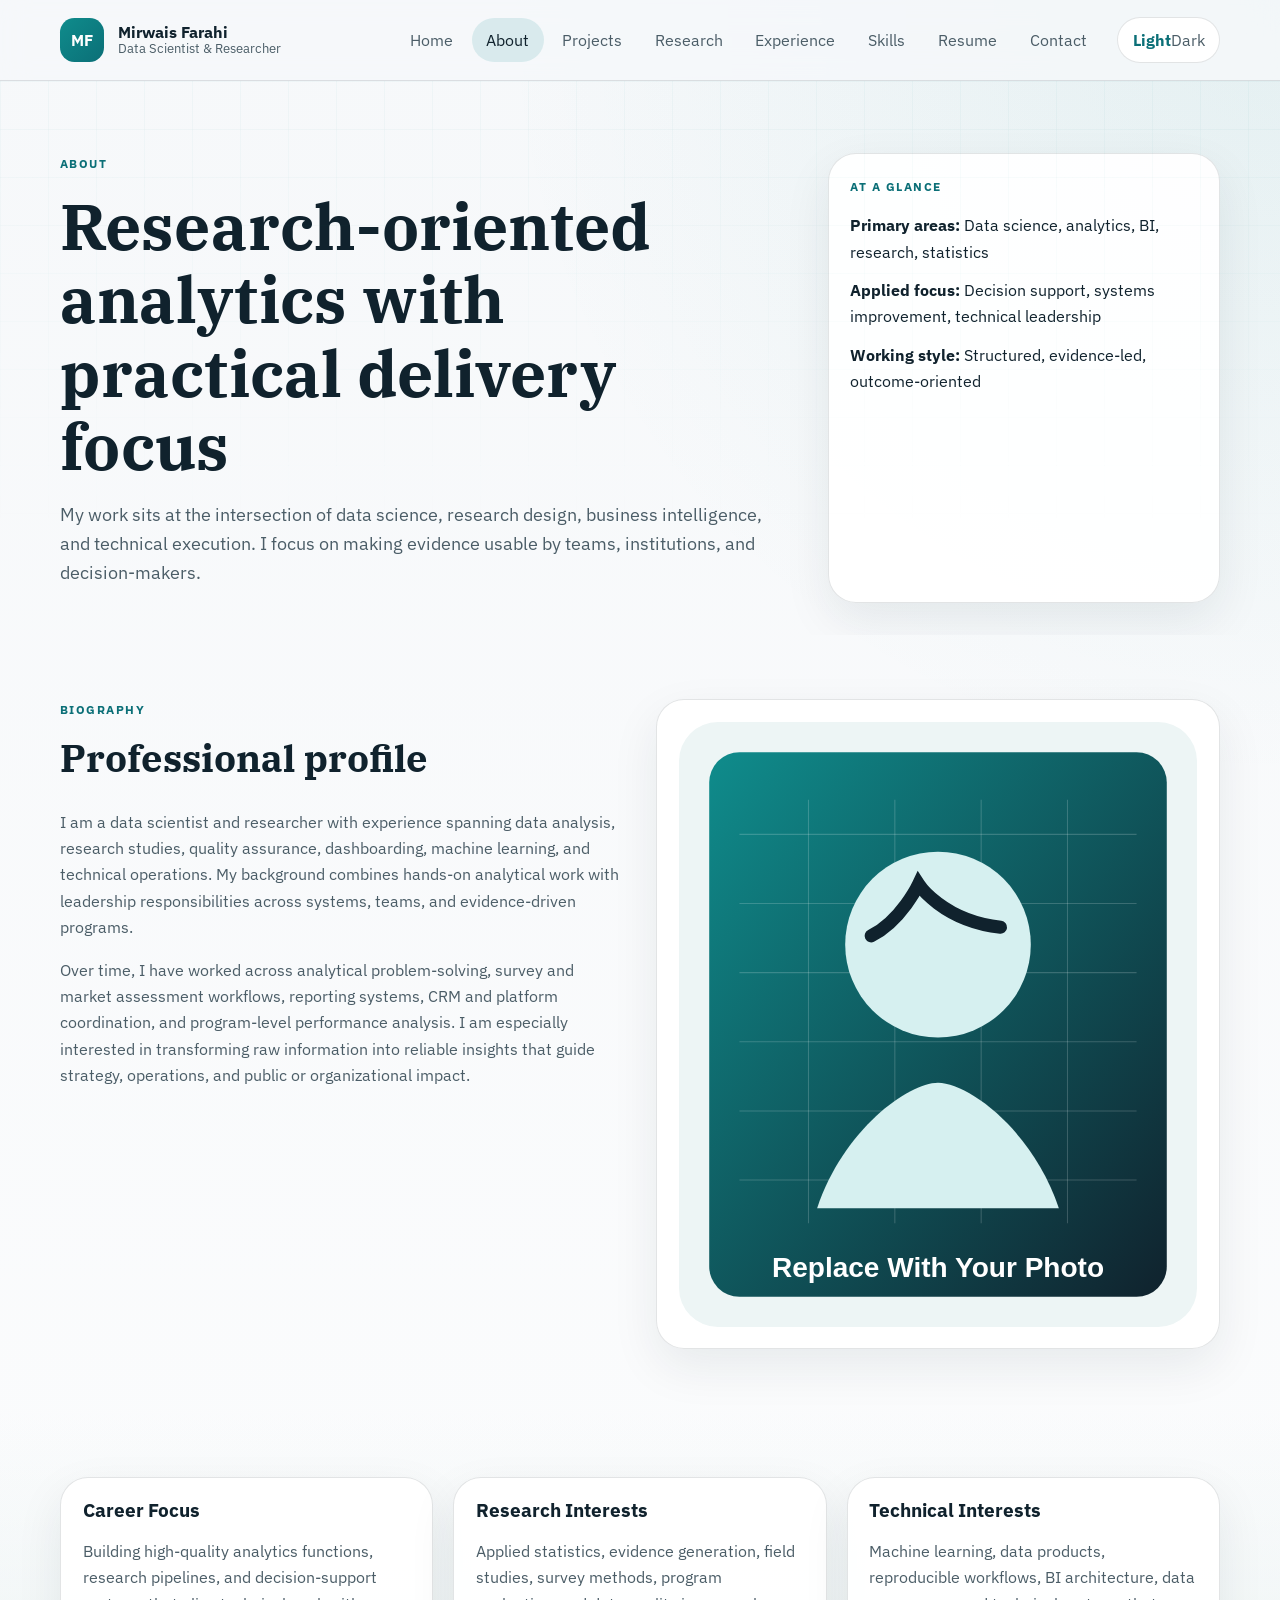
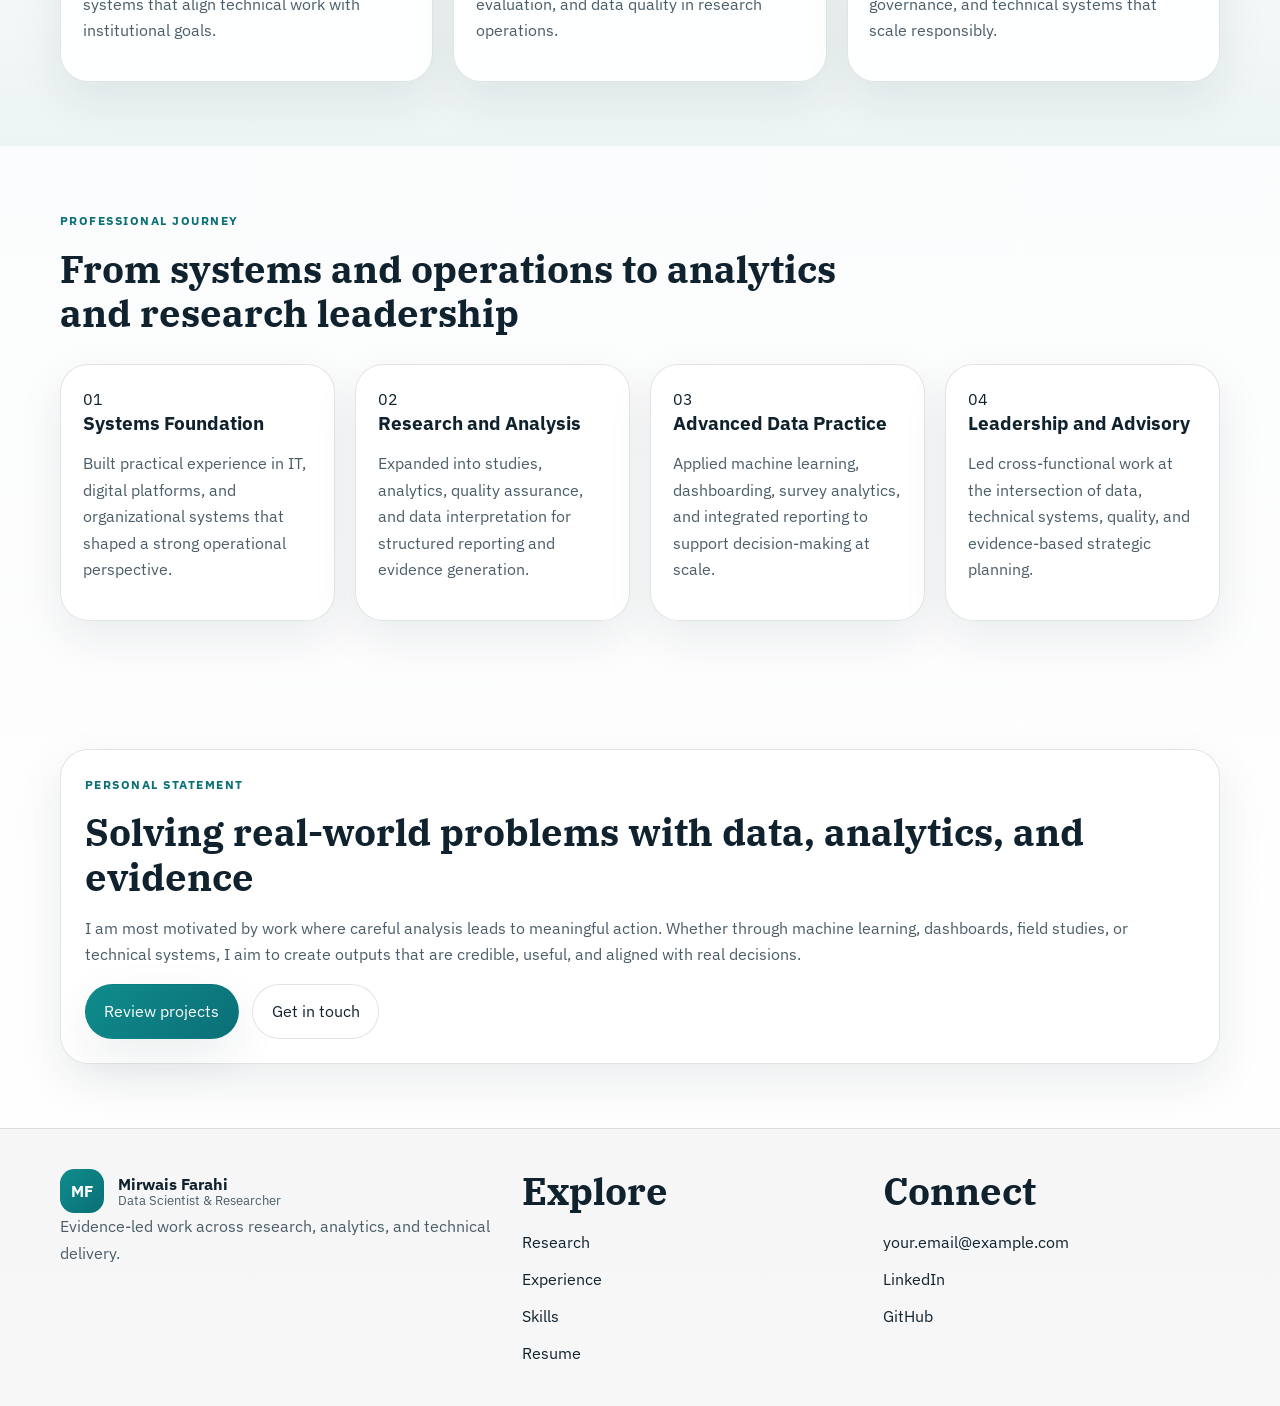
==== about.html @ 0041d255 "add file" ====
<!DOCTYPE html>
<html lang="en" data-theme="light">
<head>
  <meta charset="UTF-8"><meta name="viewport" content="width=device-width, initial-scale=1.0">
  <title>About | Mirwais Farahi</title>
  <meta name="description" content="About Mirwais Farahi, including professional biography, research interests, and career focus in data science, analytics, and evidence-based leadership.">
  <link rel="icon" type="image/svg+xml" href="assets/images/favicon.svg">
  <link rel="preconnect" href="https://fonts.googleapis.com"><link rel="preconnect" href="https://fonts.gstatic.com" crossorigin>
  <link href="https://fonts.googleapis.com/css2?family=IBM+Plex+Sans:wght@400;500;600;700&family=IBM+Plex+Serif:wght@500;600&display=swap" rel="stylesheet">
  <link rel="stylesheet" href="assets/css/styles.css">
</head>
<body data-page="about">
  <a class="skip-link" href="#main-content">Skip to content</a>
  <header class="site-header"><nav class="navbar container" aria-label="Primary"><a class="brand" href="index.html"><span class="brand-mark">MF</span><span class="brand-text"><strong>Mirwais Farahi</strong><span>Data Scientist &amp; Researcher</span></span></a><button class="nav-toggle" type="button" aria-expanded="false" aria-controls="site-menu" aria-label="Toggle navigation"><span></span><span></span><span></span></button><div class="nav-menu" id="site-menu"><ul class="nav-links"><li><a href="index.html" data-page="index">Home</a></li><li><a href="about.html" data-page="about">About</a></li><li><a href="projects.html" data-page="projects">Projects</a></li><li><a href="research.html" data-page="research">Research</a></li><li><a href="experience.html" data-page="experience">Experience</a></li><li><a href="skills.html" data-page="skills">Skills</a></li><li><a href="resume.html" data-page="resume">Resume</a></li><li><a href="contact.html" data-page="contact">Contact</a></li></ul><button class="theme-toggle" type="button" aria-label="Toggle color theme"><span class="theme-toggle-light">Light</span><span class="theme-toggle-dark">Dark</span></button></div></nav></header>
  <main id="main-content">
    <section class="page-hero"><div class="container page-hero-grid"><div data-reveal><p class="eyebrow">About</p><h1>Research-oriented analytics with practical delivery focus</h1><p class="lead">My work sits at the intersection of data science, research design, business intelligence, and technical execution. I focus on making evidence usable by teams, institutions, and decision-makers.</p></div><div class="aside-card" data-reveal><p class="card-label">At a glance</p><ul class="detail-list"><li><strong>Primary areas:</strong> Data science, analytics, BI, research, statistics</li><li><strong>Applied focus:</strong> Decision support, systems improvement, technical leadership</li><li><strong>Working style:</strong> Structured, evidence-led, outcome-oriented</li></ul></div></div></section>
    <section class="section"><div class="container two-col"><article data-reveal><div class="section-heading"><p class="eyebrow">Biography</p><h2>Professional profile</h2></div><p><!-- Replace with actual biography -->I am a data scientist and researcher with experience spanning data analysis, research studies, quality assurance, dashboarding, machine learning, and technical operations. My background combines hands-on analytical work with leadership responsibilities across systems, teams, and evidence-driven programs.</p><p><!-- Replace with actual biography -->Over time, I have worked across analytical problem-solving, survey and market assessment workflows, reporting systems, CRM and platform coordination, and program-level performance analysis. I am especially interested in transforming raw information into reliable insights that guide strategy, operations, and public or organizational impact.</p></article><aside class="panel" data-reveal><img src="assets/images/profile-placeholder.svg" alt="Placeholder profile image for biography section"></aside></div></section>
    <section class="section section-muted"><div class="container grid-3"><article class="card" data-reveal><h3>Career Focus</h3><p>Building high-quality analytics functions, research pipelines, and decision-support systems that align technical work with institutional goals.</p></article><article class="card" data-reveal><h3>Research Interests</h3><p>Applied statistics, evidence generation, field studies, survey methods, program evaluation, and data quality in research operations.</p></article><article class="card" data-reveal><h3>Technical Interests</h3><p>Machine learning, data products, reproducible workflows, BI architecture, data governance, and technical systems that scale responsibly.</p></article></div></section>
    <section class="section"><div class="container"><div class="section-heading" data-reveal><p class="eyebrow">Professional journey</p><h2>From systems and operations to analytics and research leadership</h2></div><div class="journey-grid"><article class="journey-step" data-reveal><span>01</span><h3>Systems Foundation</h3><p>Built practical experience in IT, digital platforms, and organizational systems that shaped a strong operational perspective.</p></article><article class="journey-step" data-reveal><span>02</span><h3>Research and Analysis</h3><p>Expanded into studies, analytics, quality assurance, and data interpretation for structured reporting and evidence generation.</p></article><article class="journey-step" data-reveal><span>03</span><h3>Advanced Data Practice</h3><p>Applied machine learning, dashboarding, survey analytics, and integrated reporting to support decision-making at scale.</p></article><article class="journey-step" data-reveal><span>04</span><h3>Leadership and Advisory</h3><p>Led cross-functional work at the intersection of data, technical systems, quality, and evidence-based strategic planning.</p></article></div></div></section>
    <section class="section"><div class="container cta-card" data-reveal><div><p class="eyebrow">Personal statement</p><h2>Solving real-world problems with data, analytics, and evidence</h2><p>I am most motivated by work where careful analysis leads to meaningful action. Whether through machine learning, dashboards, field studies, or technical systems, I aim to create outputs that are credible, useful, and aligned with real decisions.</p></div><div class="cta-actions"><a class="button button-primary" href="projects.html">Review projects</a><a class="button button-secondary" href="contact.html">Get in touch</a></div></div></section>
  </main>
  <footer class="site-footer"><div class="container footer-grid"><div><a class="brand" href="index.html"><span class="brand-mark">MF</span><span class="brand-text"><strong>Mirwais Farahi</strong><span>Data Scientist &amp; Researcher</span></span></a><p class="muted">Evidence-led work across research, analytics, and technical delivery.</p></div><div><h2 class="footer-title">Explore</h2><ul class="footer-links"><li><a href="research.html">Research</a></li><li><a href="experience.html">Experience</a></li><li><a href="skills.html">Skills</a></li><li><a href="resume.html">Resume</a></li></ul></div><div><h2 class="footer-title">Connect</h2><ul class="footer-links"><li><a href="mailto:your.email@example.com">your.email@example.com</a></li><li><a href="https://www.linkedin.com/in/your-profile" target="_blank" rel="noreferrer">LinkedIn</a></li><li><a href="https://github.com/your-profile" target="_blank" rel="noreferrer">GitHub</a></li></ul></div></div></footer>
  <button class="back-to-top" type="button" aria-label="Back to top">Top</button><script src="assets/js/main.js" defer></script>
</body>
</html>
---- assets/css/styles.css ----
:root {
  color-scheme: light;
  --bg: #f6f8fa; --bg2: #ffffff; --muted: #edf4f4; --card: rgba(255,255,255,.92);
  --text: #10222d; --soft: #4b5d67; --line: rgba(16,34,45,.12);
  --accent: #0f8c8c; --accent2: #0b6f77; --accent-soft: rgba(15,140,140,.12);
  --shadow: 0 18px 48px rgba(16,34,45,.08); --r1: 28px; --r2: 18px; --r3: 12px;
}
html[data-theme="dark"] {
  color-scheme: dark;
  --bg: #09141d; --bg2: #112130; --muted: #0d1c29; --card: rgba(17,33,48,.92);
  --text: #e3edf2; --soft: #a9bcc8; --line: rgba(227,237,242,.12);
  --accent: #39b6b1; --accent2: #75d3cd; --accent-soft: rgba(57,182,177,.14);
  --shadow: 0 18px 48px rgba(0,0,0,.25);
}
*,
*::before,
*::after { box-sizing: border-box; }
html { scroll-behavior: smooth; }
body {
  margin: 0; font-family: "IBM Plex Sans", sans-serif; color: var(--text); line-height: 1.65;
  background: radial-gradient(circle at top right, rgba(15,140,140,.08), transparent 24%), linear-gradient(180deg, var(--bg), var(--bg2));
}
img { display: block; max-width: 100%; }
a { color: inherit; text-decoration: none; }
button, input, textarea { font: inherit; }
.container { width: min(calc(100% - 2rem), 1160px); margin: 0 auto; }
.skip-link { position: absolute; top: -4rem; left: 1rem; z-index: 100; padding: .7rem 1rem; border-radius: 999px; background: var(--text); color: #fff; }
.skip-link:focus { top: 1rem; }
.site-header { position: sticky; top: 0; z-index: 20; backdrop-filter: blur(14px); border-bottom: 1px solid var(--line); background: rgba(246,248,250,.82); }
html[data-theme="dark"] .site-header { background: rgba(9,20,29,.82); }
.navbar { min-height: 5rem; display: flex; align-items: center; justify-content: space-between; gap: 1rem; }
.brand { display: inline-flex; align-items: center; gap: .9rem; }
.brand-mark { width: 2.75rem; height: 2.75rem; display: grid; place-items: center; border-radius: .9rem; color: #fff; font-weight: 700; background: linear-gradient(135deg, var(--accent), var(--accent2)); }
.brand-text { display: inline-flex; flex-direction: column; line-height: 1.15; }
.brand-text strong { font-size: .98rem; }
.brand-text span:last-child { font-size: .82rem; color: var(--soft); }
.nav-menu { display: flex; align-items: center; gap: 1rem; }
.nav-links, .footer-links, .tag-list, .bullet-list, .detail-list, .hero-metrics, .skills-cloud { list-style: none; margin: 0; padding: 0; }
.nav-links { display: flex; flex-wrap: wrap; gap: .25rem; }
.nav-links a, .theme-toggle { min-height: 2.6rem; padding: .55rem .9rem; border-radius: 999px; }
.nav-links a { display: inline-flex; align-items: center; color: var(--soft); transition: .2s ease; }
.nav-links a:hover, .nav-links a[aria-current="page"] { background: var(--accent-soft); color: var(--text); }
.theme-toggle, .nav-toggle, .back-to-top { border: 1px solid var(--line); background: var(--bg2); color: var(--text); cursor: pointer; }
.theme-toggle-dark { color: var(--soft); }
html[data-theme="dark"] .theme-toggle-dark, html[data-theme="light"] .theme-toggle-light { color: var(--accent2); font-weight: 700; }
.nav-toggle { display: none; width: 2.8rem; height: 2.8rem; padding: .6rem; border-radius: .9rem; flex-direction: column; gap: .28rem; }
.nav-toggle span { display: block; height: 2px; background: currentColor; border-radius: 999px; }
.hero, .page-hero { position: relative; overflow: hidden; }
.hero::before, .page-hero::before {
  content: ""; position: absolute; inset: 0; pointer-events: none;
  background-image: linear-gradient(to right, rgba(15,140,140,.08) 1px, transparent 1px), linear-gradient(to bottom, rgba(15,140,140,.08) 1px, transparent 1px);
  background-size: 48px 48px; mask-image: linear-gradient(180deg, rgba(0,0,0,.42), transparent 84%);
}
.hero { padding: 5.5rem 0 4rem; }
.page-hero { padding: 4.5rem 0 2rem; }
.hero-grid, .page-hero-grid, .two-col, .resume-layout, .contact-layout { display: grid; gap: 2rem; }
.hero-grid { grid-template-columns: 1.35fr .95fr; align-items: center; }
.page-hero-grid { grid-template-columns: 1.5fr .8fr; }
.eyebrow, .card-label, .timeline-year, .citation-type { text-transform: uppercase; letter-spacing: .12em; font-size: .78rem; font-weight: 700; color: var(--accent2); }
h1, h2, h3 { margin: 0 0 1rem; line-height: 1.15; color: var(--text); }
h1, h2 { font-family: "IBM Plex Serif", serif; }
h1 { font-size: clamp(2.5rem, 5vw, 4.5rem); }
h2 { font-size: clamp(1.8rem, 3vw, 2.6rem); }
h3 { font-size: 1.18rem; }
p { margin: 0 0 1rem; color: var(--soft); }
.lead, .hero-subtitle { font-size: 1.1rem; }
.hero-actions, .button-row, .cta-actions { display: flex; flex-wrap: wrap; gap: .85rem; }
.button { display: inline-flex; align-items: center; justify-content: center; min-height: 3rem; padding: .85rem 1.15rem; border-radius: 999px; border: 1px solid transparent; transition: .2s ease; }
.button:hover { transform: translateY(-2px); }
.button-primary { color: #fff; background: linear-gradient(135deg, var(--accent), var(--accent2)); box-shadow: var(--shadow); }
.button-secondary { background: var(--bg2); border-color: var(--line); }
.text-link { color: var(--accent2); font-weight: 700; }
.hero-metrics, .grid-3, .grid-4, .project-grid, .timeline-grid, .journey-grid, .skill-grid, .project-list, .citation-list, .experience-list { display: grid; gap: 1.25rem; }
.hero-metrics { grid-template-columns: repeat(3, 1fr); margin-top: 1.75rem; }
.grid-4 { grid-template-columns: repeat(4, 1fr); }
.grid-3, .project-grid, .timeline-grid { grid-template-columns: repeat(3, 1fr); }
.journey-grid { grid-template-columns: repeat(4, 1fr); }
.skill-grid { grid-template-columns: repeat(2, 1fr); }
.hero-metrics li, .card, .project-card, .timeline-card, .panel, .cta-card, .aside-card, .project-detail, .citation-card, .experience-card, .skill-panel, .resume-side, .resume-main, .contact-card, .journey-step, .not-found-card {
  background: var(--card); border: 1px solid var(--line); border-radius: var(--r1); box-shadow: var(--shadow);
}
.hero-metrics li, .card, .panel, .aside-card, .skill-panel, .citation-card, .journey-step { padding: 1.35rem; }
.project-card, .project-detail { overflow: hidden; }
.project-card-body, .project-body { padding: 1.35rem; }
.project-card img, .project-detail img { width: 100%; background: linear-gradient(135deg, rgba(15,140,140,.18), rgba(16,34,45,.08)); }
.icon-badge { width: 2.9rem; height: 2.9rem; display: grid; place-items: center; margin-bottom: 1rem; border-radius: .95rem; background: var(--accent-soft); color: var(--accent2); font-weight: 700; }
.section { padding: 4rem 0; }
.section-muted { background: linear-gradient(180deg, transparent, var(--muted)); }
.section-heading { max-width: 52rem; margin-bottom: 1.8rem; }
.section-heading.split { max-width: none; display: flex; align-items: end; justify-content: space-between; gap: 1rem; }
.tag-list, .skills-cloud { display: flex; flex-wrap: wrap; gap: .55rem; }
.tag-list li, .skills-cloud span, .skill-tags span { padding: .5rem .8rem; border-radius: 999px; background: var(--accent-soft); color: var(--text); font-size: .92rem; }
.stacked, .bullet-list, .detail-list { display: grid; gap: .75rem; }
.signal-grid { height: 110px; border-radius: 14px; background: linear-gradient(180deg, transparent 0 80%, rgba(15,140,140,.16) 80% 81%, transparent 81% 100%), linear-gradient(90deg, rgba(15,140,140,.08) 1px, transparent 1px), linear-gradient(180deg, rgba(15,140,140,.08) 1px, transparent 1px); background-size: auto, 18px 18px, 18px 18px; margin-bottom: 1rem; }
.stat-chip { padding: .9rem 0; border-top: 1px solid var(--line); }
.timeline-card, .experience-card, .cta-card, .resume-side, .resume-main, .contact-card { padding: 1.5rem; }
.two-col { grid-template-columns: repeat(2, 1fr); align-items: start; }
.project-detail { display: grid; grid-template-columns: 300px 1fr; }
.detail-cols { display: grid; grid-template-columns: repeat(3, 1fr); gap: 1rem; }
.experience-card { display: grid; grid-template-columns: 260px 1fr; }
.experience-meta { padding-right: 1.5rem; border-right: 1px solid var(--line); }
.resume-layout, .contact-layout { grid-template-columns: 300px 1fr; align-items: start; }
.contact-card.secondary { background: linear-gradient(180deg, var(--card), var(--muted)); }
.contact-form { display: grid; gap: .9rem; }
.contact-form input, .contact-form textarea { width: 100%; padding: .95rem 1rem; border-radius: var(--r3); border: 1px solid var(--line); background: var(--bg2); color: var(--text); }
.site-footer { padding: 2.5rem 0; border-top: 1px solid var(--line); background: rgba(12,27,38,.03); }
.footer-grid { display: grid; grid-template-columns: 1.3fr 1fr 1fr; gap: 1.5rem; }
.footer-links { display: grid; gap: .65rem; }
.muted, .small { color: var(--soft); }
.back-to-top { position: fixed; right: 1rem; bottom: 1rem; width: 3rem; height: 3rem; border-radius: 999px; box-shadow: var(--shadow); opacity: 0; visibility: hidden; transition: .2s ease; }
.back-to-top.is-visible { opacity: 1; visibility: visible; }
[data-reveal] { opacity: 0; transform: translateY(24px); transition: opacity .55s ease, transform .55s ease; }
[data-reveal].revealed { opacity: 1; transform: none; }
.not-found-page { min-height: 100vh; display: grid; place-items: center; padding: 2rem 0; }
.not-found-card { max-width: 42rem; padding: 2rem; text-align: center; }
@media (max-width: 980px) {
  .hero-grid, .page-hero-grid, .grid-4, .grid-3, .project-grid, .timeline-grid, .journey-grid, .two-col, .project-detail, .experience-card, .skill-grid, .resume-layout, .contact-layout, .footer-grid, .detail-cols, .hero-metrics { grid-template-columns: 1fr; }
  .cta-card { display: grid; gap: 1rem; }
  .experience-meta { padding-right: 0; border-right: 0; border-bottom: 1px solid var(--line); padding-bottom: 1rem; margin-bottom: 1rem; }
}
@media (max-width: 820px) {
  .nav-toggle { display: inline-flex; }
  .nav-menu { position: absolute; top: calc(100% + .75rem); right: 1rem; left: 1rem; opacity: 0; pointer-events: none; transform: translateY(-8px); transition: .2s ease; display: flex; flex-direction: column; align-items: stretch; padding: 1rem; border-radius: var(--r2); border: 1px solid var(--line); background: var(--bg2); box-shadow: var(--shadow); }
  .nav-menu.is-open { opacity: 1; pointer-events: auto; transform: none; }
  .nav-links { flex-direction: column; }
  .nav-links a, .theme-toggle { width: 100%; justify-content: flex-start; }
}
@media (prefers-reduced-motion: reduce) {
  html { scroll-behavior: auto; }
  *, *::before, *::after { transition: none !important; animation: none !important; }
  [data-reveal] { opacity: 1; transform: none; }
}
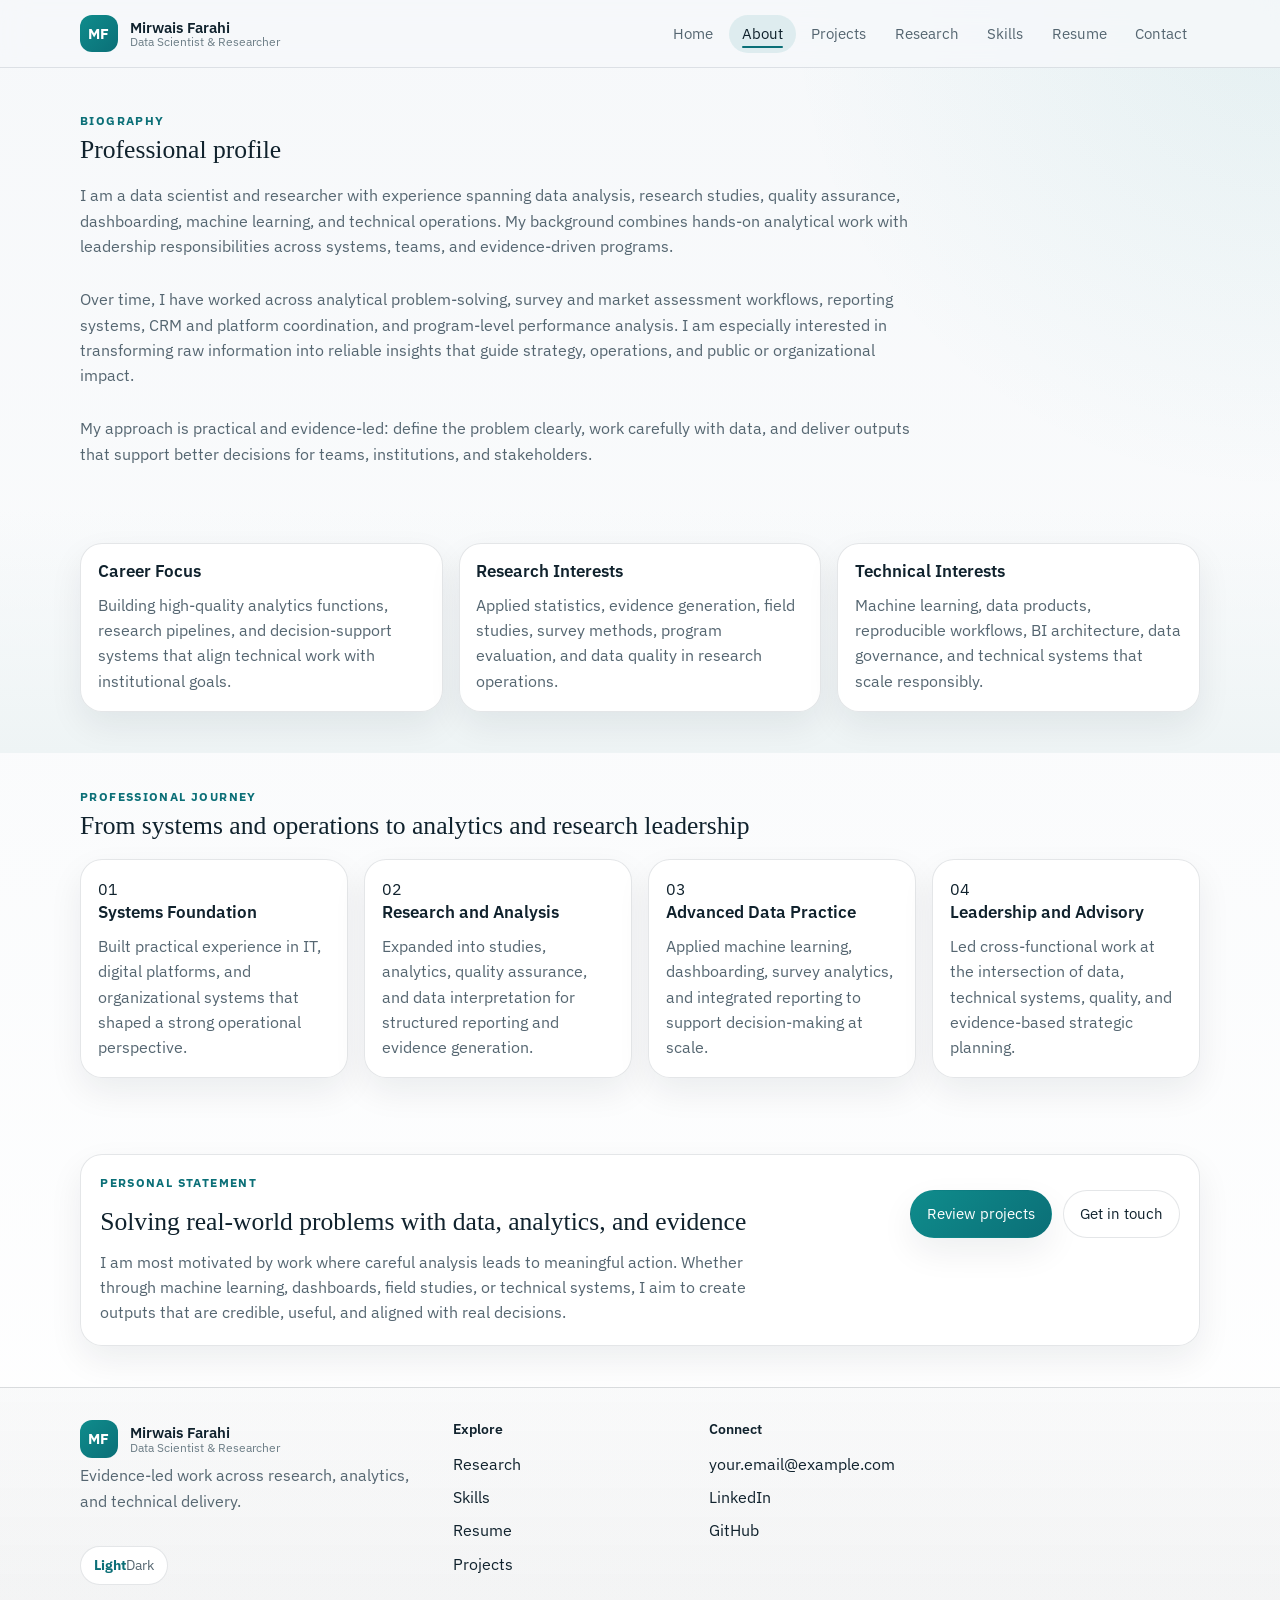
==== commit 12e18fee: "add file" ====
--- a/about.html
+++ b/about.html
@@ -11,15 +11,28 @@
 </head>
 <body data-page="about">
   <a class="skip-link" href="#main-content">Skip to content</a>
-  <header class="site-header"><nav class="navbar container" aria-label="Primary"><a class="brand" href="index.html"><span class="brand-mark">MF</span><span class="brand-text"><strong>Mirwais Farahi</strong><span>Data Scientist &amp; Researcher</span></span></a><button class="nav-toggle" type="button" aria-expanded="false" aria-controls="site-menu" aria-label="Toggle navigation"><span></span><span></span><span></span></button><div class="nav-menu" id="site-menu"><ul class="nav-links"><li><a href="index.html" data-page="index">Home</a></li><li><a href="about.html" data-page="about">About</a></li><li><a href="projects.html" data-page="projects">Projects</a></li><li><a href="research.html" data-page="research">Research</a></li><li><a href="experience.html" data-page="experience">Experience</a></li><li><a href="skills.html" data-page="skills">Skills</a></li><li><a href="resume.html" data-page="resume">Resume</a></li><li><a href="contact.html" data-page="contact">Contact</a></li></ul><button class="theme-toggle" type="button" aria-label="Toggle color theme"><span class="theme-toggle-light">Light</span><span class="theme-toggle-dark">Dark</span></button></div></nav></header>
+  <header class="site-header"><nav class="navbar container" aria-label="Primary"><a class="brand" href="index.html"><span class="brand-mark">MF</span><span class="brand-text"><strong>Mirwais Farahi</strong><span>Data Scientist &amp; Researcher</span></span></a><button class="nav-toggle" type="button" aria-expanded="false" aria-controls="site-menu" aria-label="Toggle navigation"><span></span><span></span><span></span></button><div class="nav-menu" id="site-menu"><ul class="nav-links"><li><a href="index.html" data-page="index">Home</a></li><li><a href="about.html" data-page="about">About</a></li><li><a href="projects.html" data-page="projects">Projects</a></li><li><a href="research.html" data-page="research">Research</a></li><li><a href="skills.html" data-page="skills">Skills</a></li><li><a href="resume.html" data-page="resume">Resume</a></li><li><a href="contact.html" data-page="contact">Contact</a></li></ul></div></nav></header>
   <main id="main-content">
-    <section class="page-hero"><div class="container page-hero-grid"><div data-reveal><p class="eyebrow">About</p><h1>Research-oriented analytics with practical delivery focus</h1><p class="lead">My work sits at the intersection of data science, research design, business intelligence, and technical execution. I focus on making evidence usable by teams, institutions, and decision-makers.</p></div><div class="aside-card" data-reveal><p class="card-label">At a glance</p><ul class="detail-list"><li><strong>Primary areas:</strong> Data science, analytics, BI, research, statistics</li><li><strong>Applied focus:</strong> Decision support, systems improvement, technical leadership</li><li><strong>Working style:</strong> Structured, evidence-led, outcome-oriented</li></ul></div></div></section>
-    <section class="section"><div class="container two-col"><article data-reveal><div class="section-heading"><p class="eyebrow">Biography</p><h2>Professional profile</h2></div><p><!-- Replace with actual biography -->I am a data scientist and researcher with experience spanning data analysis, research studies, quality assurance, dashboarding, machine learning, and technical operations. My background combines hands-on analytical work with leadership responsibilities across systems, teams, and evidence-driven programs.</p><p><!-- Replace with actual biography -->Over time, I have worked across analytical problem-solving, survey and market assessment workflows, reporting systems, CRM and platform coordination, and program-level performance analysis. I am especially interested in transforming raw information into reliable insights that guide strategy, operations, and public or organizational impact.</p></article><aside class="panel" data-reveal><img src="assets/images/profile-placeholder.svg" alt="Placeholder profile image for biography section"></aside></div></section>
+    <section class="section">
+      <div class="container">
+        <article class="about-profile" data-reveal>
+          <div class="section-heading">
+            <p class="eyebrow">Biography</p>
+            <h2>Professional profile</h2>
+          </div>
+          <div class="about-profile-copy">
+            <p><!-- Replace with actual biography -->I am a data scientist and researcher with experience spanning data analysis, research studies, quality assurance, dashboarding, machine learning, and technical operations. My background combines hands-on analytical work with leadership responsibilities across systems, teams, and evidence-driven programs.</p>
+            <p><!-- Replace with actual biography -->Over time, I have worked across analytical problem-solving, survey and market assessment workflows, reporting systems, CRM and platform coordination, and program-level performance analysis. I am especially interested in transforming raw information into reliable insights that guide strategy, operations, and public or organizational impact.</p>
+            <p><!-- Replace with actual biography -->My approach is practical and evidence-led: define the problem clearly, work carefully with data, and deliver outputs that support better decisions for teams, institutions, and stakeholders.</p>
+          </div>
+        </article>
+      </div>
+    </section>
     <section class="section section-muted"><div class="container grid-3"><article class="card" data-reveal><h3>Career Focus</h3><p>Building high-quality analytics functions, research pipelines, and decision-support systems that align technical work with institutional goals.</p></article><article class="card" data-reveal><h3>Research Interests</h3><p>Applied statistics, evidence generation, field studies, survey methods, program evaluation, and data quality in research operations.</p></article><article class="card" data-reveal><h3>Technical Interests</h3><p>Machine learning, data products, reproducible workflows, BI architecture, data governance, and technical systems that scale responsibly.</p></article></div></section>
     <section class="section"><div class="container"><div class="section-heading" data-reveal><p class="eyebrow">Professional journey</p><h2>From systems and operations to analytics and research leadership</h2></div><div class="journey-grid"><article class="journey-step" data-reveal><span>01</span><h3>Systems Foundation</h3><p>Built practical experience in IT, digital platforms, and organizational systems that shaped a strong operational perspective.</p></article><article class="journey-step" data-reveal><span>02</span><h3>Research and Analysis</h3><p>Expanded into studies, analytics, quality assurance, and data interpretation for structured reporting and evidence generation.</p></article><article class="journey-step" data-reveal><span>03</span><h3>Advanced Data Practice</h3><p>Applied machine learning, dashboarding, survey analytics, and integrated reporting to support decision-making at scale.</p></article><article class="journey-step" data-reveal><span>04</span><h3>Leadership and Advisory</h3><p>Led cross-functional work at the intersection of data, technical systems, quality, and evidence-based strategic planning.</p></article></div></div></section>
     <section class="section"><div class="container cta-card" data-reveal><div><p class="eyebrow">Personal statement</p><h2>Solving real-world problems with data, analytics, and evidence</h2><p>I am most motivated by work where careful analysis leads to meaningful action. Whether through machine learning, dashboards, field studies, or technical systems, I aim to create outputs that are credible, useful, and aligned with real decisions.</p></div><div class="cta-actions"><a class="button button-primary" href="projects.html">Review projects</a><a class="button button-secondary" href="contact.html">Get in touch</a></div></div></section>
   </main>
-  <footer class="site-footer"><div class="container footer-grid"><div><a class="brand" href="index.html"><span class="brand-mark">MF</span><span class="brand-text"><strong>Mirwais Farahi</strong><span>Data Scientist &amp; Researcher</span></span></a><p class="muted">Evidence-led work across research, analytics, and technical delivery.</p></div><div><h2 class="footer-title">Explore</h2><ul class="footer-links"><li><a href="research.html">Research</a></li><li><a href="experience.html">Experience</a></li><li><a href="skills.html">Skills</a></li><li><a href="resume.html">Resume</a></li></ul></div><div><h2 class="footer-title">Connect</h2><ul class="footer-links"><li><a href="mailto:your.email@example.com">your.email@example.com</a></li><li><a href="https://www.linkedin.com/in/your-profile" target="_blank" rel="noreferrer">LinkedIn</a></li><li><a href="https://github.com/your-profile" target="_blank" rel="noreferrer">GitHub</a></li></ul></div></div></footer>
+  <footer class="site-footer"><div class="container footer-grid"><div><a class="brand" href="index.html"><span class="brand-mark">MF</span><span class="brand-text"><strong>Mirwais Farahi</strong><span>Data Scientist &amp; Researcher</span></span></a><p class="muted">Evidence-led work across research, analytics, and technical delivery.</p><button class="theme-toggle footer-theme-toggle" type="button" aria-label="Toggle color theme"><span class="theme-toggle-light">Light</span><span class="theme-toggle-dark">Dark</span></button></div><div><h2 class="footer-title">Explore</h2><ul class="footer-links"><li><a href="research.html">Research</a></li><li><a href="skills.html">Skills</a></li><li><a href="resume.html">Resume</a></li><li><a href="projects.html">Projects</a></li></ul></div><div><h2 class="footer-title">Connect</h2><ul class="footer-links"><li><a href="mailto:your.email@example.com">your.email@example.com</a></li><li><a href="https://www.linkedin.com/in/your-profile" target="_blank" rel="noreferrer">LinkedIn</a></li><li><a href="https://github.com/your-profile" target="_blank" rel="noreferrer">GitHub</a></li></ul></div></div></footer>
   <button class="back-to-top" type="button" aria-label="Back to top">Top</button><script src="assets/js/main.js" defer></script>
 </body>
 </html>
--- a/assets/css/styles.css
+++ b/assets/css/styles.css
@@ -1,129 +1,421 @@
 :root {
   color-scheme: light;
-  --bg: #f6f8fa; --bg2: #ffffff; --muted: #edf4f4; --card: rgba(255,255,255,.92);
-  --text: #10222d; --soft: #4b5d67; --line: rgba(16,34,45,.12);
-  --accent: #0f8c8c; --accent2: #0b6f77; --accent-soft: rgba(15,140,140,.12);
-  --shadow: 0 18px 48px rgba(16,34,45,.08); --r1: 28px; --r2: 18px; --r3: 12px;
+  --bg: #f6f8fa;
+  --bg2: #ffffff;
+  --muted: #eef4f5;
+  --card: rgba(255, 255, 255, 0.94);
+  --text: #10222d;
+  --soft: #556671;
+  --soft-2: #6c7d86;
+  --line: rgba(16, 34, 45, 0.11);
+  --accent: #0f8c8c;
+  --accent2: #0b6f77;
+  --accent-soft: rgba(15, 140, 140, 0.1);
+  --shadow: 0 14px 34px rgba(16, 34, 45, 0.07);
+  --r1: 22px;
+  --r2: 16px;
+  --r3: 10px;
 }
 html[data-theme="dark"] {
   color-scheme: dark;
-  --bg: #09141d; --bg2: #112130; --muted: #0d1c29; --card: rgba(17,33,48,.92);
-  --text: #e3edf2; --soft: #a9bcc8; --line: rgba(227,237,242,.12);
-  --accent: #39b6b1; --accent2: #75d3cd; --accent-soft: rgba(57,182,177,.14);
-  --shadow: 0 18px 48px rgba(0,0,0,.25);
+  --bg: #09141d;
+  --bg2: #112130;
+  --muted: #0d1c29;
+  --card: rgba(17, 33, 48, 0.94);
+  --text: #e3edf2;
+  --soft: #abbdc7;
+  --soft-2: #8ea5b2;
+  --line: rgba(227, 237, 242, 0.12);
+  --accent: #39b6b1;
+  --accent2: #74d2cc;
+  --accent-soft: rgba(57, 182, 177, 0.14);
+  --shadow: 0 18px 42px rgba(0, 0, 0, 0.26);
 }
 *,
 *::before,
 *::after { box-sizing: border-box; }
 html { scroll-behavior: smooth; }
 body {
-  margin: 0; font-family: "IBM Plex Sans", sans-serif; color: var(--text); line-height: 1.65;
-  background: radial-gradient(circle at top right, rgba(15,140,140,.08), transparent 24%), linear-gradient(180deg, var(--bg), var(--bg2));
+  margin: 0;
+  font-family: "IBM Plex Sans", sans-serif;
+  color: var(--text);
+  line-height: 1.58;
+  background: radial-gradient(circle at top right, rgba(15, 140, 140, 0.08), transparent 24%), linear-gradient(180deg, var(--bg), var(--bg2));
 }
 img { display: block; max-width: 100%; }
 a { color: inherit; text-decoration: none; }
 button, input, textarea { font: inherit; }
-.container { width: min(calc(100% - 2rem), 1160px); margin: 0 auto; }
-.skip-link { position: absolute; top: -4rem; left: 1rem; z-index: 100; padding: .7rem 1rem; border-radius: 999px; background: var(--text); color: #fff; }
+code { padding: 0.1rem 0.38rem; border-radius: 0.4rem; background: var(--accent-soft); font-size: 0.92em; }
+.container { width: min(calc(100% - 2rem), 1120px); margin: 0 auto; }
+.skip-link { position: absolute; top: -4rem; left: 1rem; z-index: 100; padding: 0.65rem 1rem; border-radius: 999px; background: var(--text); color: #fff; }
 .skip-link:focus { top: 1rem; }
-.site-header { position: sticky; top: 0; z-index: 20; backdrop-filter: blur(14px); border-bottom: 1px solid var(--line); background: rgba(246,248,250,.82); }
-html[data-theme="dark"] .site-header { background: rgba(9,20,29,.82); }
-.navbar { min-height: 5rem; display: flex; align-items: center; justify-content: space-between; gap: 1rem; }
-.brand { display: inline-flex; align-items: center; gap: .9rem; }
-.brand-mark { width: 2.75rem; height: 2.75rem; display: grid; place-items: center; border-radius: .9rem; color: #fff; font-weight: 700; background: linear-gradient(135deg, var(--accent), var(--accent2)); }
-.brand-text { display: inline-flex; flex-direction: column; line-height: 1.15; }
-.brand-text strong { font-size: .98rem; }
-.brand-text span:last-child { font-size: .82rem; color: var(--soft); }
-.nav-menu { display: flex; align-items: center; gap: 1rem; }
-.nav-links, .footer-links, .tag-list, .bullet-list, .detail-list, .hero-metrics, .skills-cloud { list-style: none; margin: 0; padding: 0; }
-.nav-links { display: flex; flex-wrap: wrap; gap: .25rem; }
-.nav-links a, .theme-toggle { min-height: 2.6rem; padding: .55rem .9rem; border-radius: 999px; }
-.nav-links a { display: inline-flex; align-items: center; color: var(--soft); transition: .2s ease; }
-.nav-links a:hover, .nav-links a[aria-current="page"] { background: var(--accent-soft); color: var(--text); }
+.site-header { position: sticky; top: 0; z-index: 20; backdrop-filter: blur(14px); border-bottom: 1px solid var(--line); background: rgba(246, 248, 250, 0.82); }
+html[data-theme="dark"] .site-header { background: rgba(9, 20, 29, 0.82); }
+.navbar { min-height: 4.2rem; display: flex; align-items: center; justify-content: space-between; gap: 1rem; }
+.brand { display: inline-flex; align-items: center; gap: 0.75rem; }
+.brand-mark { width: 2.35rem; height: 2.35rem; display: grid; place-items: center; border-radius: 0.75rem; color: #fff; font-weight: 700; font-size: 0.92rem; background: linear-gradient(135deg, var(--accent), var(--accent2)); }
+.brand-text { display: inline-flex; flex-direction: column; line-height: 1.1; }
+.brand-text strong { font-size: 0.95rem; font-weight: 600; }
+.brand-text span:last-child { font-size: 0.76rem; color: var(--soft-2); }
+.nav-menu { display: flex; align-items: center; gap: 0.75rem; }
+.nav-links, .footer-links, .tag-list, .bullet-list, .detail-list, .hero-metrics, .skills-cloud, .contact-points, .project-meta-list { list-style: none; margin: 0; padding: 0; }
+.nav-links { display: flex; flex-wrap: wrap; gap: 0.18rem; }
+.nav-links a, .theme-toggle { min-height: 2.2rem; padding: 0.45rem 0.8rem; border-radius: 999px; }
+.nav-links a { position: relative; display: inline-flex; align-items: center; color: var(--soft); font-size: 0.93rem; transition: 0.2s ease; }
+.nav-links a:hover, .nav-links a[aria-current="page"] { color: var(--text); background: var(--accent-soft); }
+.nav-links a[aria-current="page"]::after { content: ""; position: absolute; left: 0.8rem; right: 0.8rem; bottom: 0.28rem; height: 2px; border-radius: 999px; background: var(--accent2); }
 .theme-toggle, .nav-toggle, .back-to-top { border: 1px solid var(--line); background: var(--bg2); color: var(--text); cursor: pointer; }
+.theme-toggle { font-size: 0.88rem; }
+.footer-theme-toggle { width: fit-content; margin-top: 0.75rem; }
 .theme-toggle-dark { color: var(--soft); }
 html[data-theme="dark"] .theme-toggle-dark, html[data-theme="light"] .theme-toggle-light { color: var(--accent2); font-weight: 700; }
-.nav-toggle { display: none; width: 2.8rem; height: 2.8rem; padding: .6rem; border-radius: .9rem; flex-direction: column; gap: .28rem; }
+.nav-toggle { display: none; width: 2.5rem; height: 2.5rem; padding: 0.55rem; border-radius: 0.8rem; flex-direction: column; gap: 0.28rem; }
 .nav-toggle span { display: block; height: 2px; background: currentColor; border-radius: 999px; }
 .hero, .page-hero { position: relative; overflow: hidden; }
-.hero::before, .page-hero::before {
-  content: ""; position: absolute; inset: 0; pointer-events: none;
-  background-image: linear-gradient(to right, rgba(15,140,140,.08) 1px, transparent 1px), linear-gradient(to bottom, rgba(15,140,140,.08) 1px, transparent 1px);
-  background-size: 48px 48px; mask-image: linear-gradient(180deg, rgba(0,0,0,.42), transparent 84%);
-}
-.hero { padding: 5.5rem 0 4rem; }
-.page-hero { padding: 4.5rem 0 2rem; }
-.hero-grid, .page-hero-grid, .two-col, .resume-layout, .contact-layout { display: grid; gap: 2rem; }
-.hero-grid { grid-template-columns: 1.35fr .95fr; align-items: center; }
-.page-hero-grid { grid-template-columns: 1.5fr .8fr; }
-.eyebrow, .card-label, .timeline-year, .citation-type { text-transform: uppercase; letter-spacing: .12em; font-size: .78rem; font-weight: 700; color: var(--accent2); }
-h1, h2, h3 { margin: 0 0 1rem; line-height: 1.15; color: var(--text); }
-h1, h2 { font-family: "IBM Plex Serif", serif; }
-h1 { font-size: clamp(2.5rem, 5vw, 4.5rem); }
-h2 { font-size: clamp(1.8rem, 3vw, 2.6rem); }
-h3 { font-size: 1.18rem; }
-p { margin: 0 0 1rem; color: var(--soft); }
-.lead, .hero-subtitle { font-size: 1.1rem; }
-.hero-actions, .button-row, .cta-actions { display: flex; flex-wrap: wrap; gap: .85rem; }
-.button { display: inline-flex; align-items: center; justify-content: center; min-height: 3rem; padding: .85rem 1.15rem; border-radius: 999px; border: 1px solid transparent; transition: .2s ease; }
-.button:hover { transform: translateY(-2px); }
+.hero::before, .page-hero::before { content: ""; position: absolute; inset: 0; pointer-events: none; background-image: linear-gradient(to right, rgba(15, 140, 140, 0.07) 1px, transparent 1px), linear-gradient(to bottom, rgba(15, 140, 140, 0.07) 1px, transparent 1px); background-size: 52px 52px; mask-image: linear-gradient(180deg, rgba(0, 0, 0, 0.45), transparent 86%); }
+.hero { padding: 4rem 0 2.8rem; }
+.page-hero { padding: 3rem 0 1.3rem; }
+.hero-grid, .page-hero-grid, .two-col, .resume-layout, .contact-layout, .featured-project, .footer-grid { display: grid; gap: 1.5rem; }
+.hero-grid { grid-template-columns: 1.45fr 0.78fr; align-items: center; }
+.page-hero-grid { grid-template-columns: 1.55fr 0.72fr; }
+.eyebrow, .card-label, .timeline-year, .citation-type { text-transform: uppercase; letter-spacing: 0.12em; font-size: 0.72rem; font-weight: 700; color: var(--accent2); }
+h1, h2, h3, h4 { margin: 0 0 0.75rem; line-height: 1.2; color: var(--text); }
+h1, h2 { font-family: "IBM Plex Serif", serif; font-weight: 500; }
+h1 { font-size: clamp(2.2rem, 4vw, 3rem); }
+h2 { font-size: clamp(1.45rem, 2vw, 1.95rem); }
+h3 { font-size: 1.05rem; font-weight: 600; }
+h4 { font-size: 0.94rem; font-weight: 600; }
+p { margin: 0 0 0.9rem; color: var(--soft); }
+.lead, .hero-subtitle { font-size: 1rem; color: var(--soft); }
+.hero-subtitle { margin-bottom: 0.75rem; }
+.hero p:last-child, .section p:last-child, .card p:last-child { margin-bottom: 0; }
+.hero-actions, .button-row, .cta-actions, .resource-links { display: flex; flex-wrap: wrap; gap: 0.65rem; }
+.button { display: inline-flex; align-items: center; justify-content: center; min-height: 2.65rem; padding: 0.72rem 1rem; border-radius: 999px; border: 1px solid transparent; font-size: 0.92rem; transition: 0.2s ease; }
+.button:hover { transform: translateY(-1px); }
 .button-primary { color: #fff; background: linear-gradient(135deg, var(--accent), var(--accent2)); box-shadow: var(--shadow); }
 .button-secondary { background: var(--bg2); border-color: var(--line); }
-.text-link { color: var(--accent2); font-weight: 700; }
-.hero-metrics, .grid-3, .grid-4, .project-grid, .timeline-grid, .journey-grid, .skill-grid, .project-list, .citation-list, .experience-list { display: grid; gap: 1.25rem; }
-.hero-metrics { grid-template-columns: repeat(3, 1fr); margin-top: 1.75rem; }
+.button-ghost { background: transparent; border-color: var(--line); color: var(--soft); }
+.text-link { color: var(--accent2); font-weight: 700; font-size: 0.92rem; }
+.hero-metrics, .grid-3, .grid-4, .project-grid, .timeline-grid, .journey-grid, .skill-grid, .project-list, .citation-list, .experience-list, .compact-grid { display: grid; gap: 1rem; }
+.hero-metrics { grid-template-columns: repeat(3, 1fr); margin-top: 1.25rem; }
 .grid-4 { grid-template-columns: repeat(4, 1fr); }
 .grid-3, .project-grid, .timeline-grid { grid-template-columns: repeat(3, 1fr); }
 .journey-grid { grid-template-columns: repeat(4, 1fr); }
 .skill-grid { grid-template-columns: repeat(2, 1fr); }
-.hero-metrics li, .card, .project-card, .timeline-card, .panel, .cta-card, .aside-card, .project-detail, .citation-card, .experience-card, .skill-panel, .resume-side, .resume-main, .contact-card, .journey-step, .not-found-card {
-  background: var(--card); border: 1px solid var(--line); border-radius: var(--r1); box-shadow: var(--shadow);
-}
-.hero-metrics li, .card, .panel, .aside-card, .skill-panel, .citation-card, .journey-step { padding: 1.35rem; }
-.project-card, .project-detail { overflow: hidden; }
-.project-card-body, .project-body { padding: 1.35rem; }
-.project-card img, .project-detail img { width: 100%; background: linear-gradient(135deg, rgba(15,140,140,.18), rgba(16,34,45,.08)); }
-.icon-badge { width: 2.9rem; height: 2.9rem; display: grid; place-items: center; margin-bottom: 1rem; border-radius: .95rem; background: var(--accent-soft); color: var(--accent2); font-weight: 700; }
-.section { padding: 4rem 0; }
+.project-grid { grid-template-columns: repeat(2, 1fr); }
+.hero-metrics li, .card, .project-card, .timeline-card, .panel, .cta-card, .aside-card, .project-detail, .citation-card, .experience-card, .skill-panel, .resume-side, .resume-main, .contact-card, .journey-step, .not-found-card, .publication-item { background: var(--card); border: 1px solid var(--line); border-radius: var(--r1); box-shadow: var(--shadow); }
+.hero-metrics li, .card, .panel, .aside-card, .skill-panel, .journey-step, .publication-item { padding: 1.05rem; }
+.project-card, .project-detail, .featured-project-media { overflow: hidden; }
+.project-card-body, .project-body, .featured-project-body { padding: 1.05rem; }
+.project-card img, .project-detail img, .featured-project-media img { width: 100%; background: linear-gradient(135deg, rgba(15, 140, 140, 0.18), rgba(16, 34, 45, 0.08)); }
+.icon-badge { width: 2.45rem; height: 2.45rem; display: grid; place-items: center; margin-bottom: 0.85rem; border-radius: 0.85rem; background: var(--accent-soft); color: var(--accent2); font-weight: 700; font-size: 0.9rem; }
+.section { padding: 2.6rem 0; }
+main > .section:first-child { padding-top: 2.15rem; }
+body:not([data-page="index"]) main > .section:first-child { padding-top: 2.75rem; }
+.section + .section { padding-top: 2.15rem; }
 .section-muted { background: linear-gradient(180deg, transparent, var(--muted)); }
-.section-heading { max-width: 52rem; margin-bottom: 1.8rem; }
+.section-heading { max-width: 46rem; margin-bottom: 1.1rem; display: grid; gap: 0.3rem; }
+.section-heading > * { margin-bottom: 0; }
+.section-heading p { max-width: 42rem; }
 .section-heading.split { max-width: none; display: flex; align-items: end; justify-content: space-between; gap: 1rem; }
-.tag-list, .skills-cloud { display: flex; flex-wrap: wrap; gap: .55rem; }
-.tag-list li, .skills-cloud span, .skill-tags span { padding: .5rem .8rem; border-radius: 999px; background: var(--accent-soft); color: var(--text); font-size: .92rem; }
-.stacked, .bullet-list, .detail-list { display: grid; gap: .75rem; }
-.signal-grid { height: 110px; border-radius: 14px; background: linear-gradient(180deg, transparent 0 80%, rgba(15,140,140,.16) 80% 81%, transparent 81% 100%), linear-gradient(90deg, rgba(15,140,140,.08) 1px, transparent 1px), linear-gradient(180deg, rgba(15,140,140,.08) 1px, transparent 1px); background-size: auto, 18px 18px, 18px 18px; margin-bottom: 1rem; }
-.stat-chip { padding: .9rem 0; border-top: 1px solid var(--line); }
-.timeline-card, .experience-card, .cta-card, .resume-side, .resume-main, .contact-card { padding: 1.5rem; }
+.section-heading.split > * { margin-bottom: 0; }
+.about-profile {
+  max-width: 52rem;
+}
+.about-profile-copy {
+  display: grid;
+  gap: 0.85rem;
+}
+.tag-list, .skills-cloud, .project-tools, .skill-tags { display: flex; flex-wrap: wrap; gap: 0.45rem; }
+.tag-list li, .skills-cloud span, .skill-tags span, .project-tools span { padding: 0.38rem 0.68rem; border-radius: 999px; background: var(--accent-soft); color: var(--text); font-size: 0.84rem; }
+.stacked, .bullet-list, .detail-list, .contact-points, .project-meta-list { display: grid; gap: 0.55rem; }
+.bullet-list li, .detail-list li, .project-meta-list li, .contact-points li { color: var(--soft); }
+.signal-grid { height: 74px; border-radius: 14px; background: linear-gradient(180deg, transparent 0 80%, rgba(15, 140, 140, 0.16) 80% 81%, transparent 81% 100%), linear-gradient(90deg, rgba(15, 140, 140, 0.08) 1px, transparent 1px), linear-gradient(180deg, rgba(15, 140, 140, 0.08) 1px, transparent 1px); background-size: auto, 18px 18px, 18px 18px; margin-bottom: 0.85rem; }
+.stat-chip { padding: 0.8rem 0; border-top: 1px solid var(--line); }
+.stat-chip span { display: block; margin-bottom: 0.15rem; font-size: 0.84rem; color: var(--soft-2); }
+.panel img { width: min(100%, 250px); margin: 0 auto 0.95rem; border-radius: calc(var(--r1) - 6px); }
+.hero .panel:first-child { text-align: left; }
+.hero-copy { position: relative; z-index: 1; }
+.hero-summary-card {
+  padding: 0.95rem 0 0;
+  max-width: 42rem;
+}
+html[data-theme="dark"] .hero-summary-card {
+  background: none;
+}
+.hero-visual {
+  position: relative;
+  display: grid;
+}
+.hero-visual::before {
+  content: "";
+  position: absolute;
+  inset: 1rem 0 auto auto;
+  width: 9rem;
+  height: 9rem;
+  border-radius: 50%;
+  background: radial-gradient(circle, rgba(15, 140, 140, 0.16), transparent 70%);
+  pointer-events: none;
+}
+.profile-panel {
+  padding: 1rem;
+  border-radius: 20px;
+}
+.profile-panel img {
+  width: min(100%, 220px);
+  margin: 0 auto 0.9rem;
+  border-radius: 18px;
+}
+.home-highlight-grid {
+  display: grid;
+  grid-template-columns: 1.15fr 0.85fr;
+  gap: 1rem;
+}
+.home-feature-panel,
+.home-research-panel {
+  padding: 1.1rem;
+  border: 1px solid var(--line);
+  border-radius: 18px;
+  background: var(--card);
+  box-shadow: var(--shadow);
+}
+.home-feature-list,
+.home-publication-list {
+  display: grid;
+  gap: 0.7rem;
+  margin: 0;
+  padding: 0;
+  list-style: none;
+}
+.home-feature-item,
+.home-publication-item {
+  padding-bottom: 0.7rem;
+  border-bottom: 1px solid var(--line);
+}
+.home-feature-item:last-child,
+.home-publication-item:last-child {
+  padding-bottom: 0;
+  border-bottom: 0;
+}
+.home-feature-item strong,
+.home-publication-item strong {
+  display: block;
+  margin-bottom: 0.2rem;
+  font-size: 0.96rem;
+}
+.home-feature-meta,
+.home-publication-meta {
+  font-size: 0.84rem;
+  color: var(--soft-2);
+  margin-bottom: 0.32rem;
+}
+.experience-snapshot-list {
+  display: grid;
+  gap: 0.55rem;
+  margin-bottom: 1rem;
+}
+.experience-snapshot-item {
+  padding: 0.85rem 0 0.85rem;
+  border-bottom: 1px solid var(--line);
+}
+.experience-snapshot-item:last-child {
+  border-bottom: 0;
+  padding-bottom: 0;
+}
+.experience-snapshot-item h3 {
+  margin-bottom: 0.25rem;
+}
+.timeline-card, .cta-card, .resume-side, .resume-main, .contact-card { padding: 1.2rem; }
+.cta-card { display: flex; justify-content: space-between; align-items: flex-start; gap: 1.2rem; }
+.cta-card > div:first-child { max-width: 42rem; }
 .two-col { grid-template-columns: repeat(2, 1fr); align-items: start; }
-.project-detail { display: grid; grid-template-columns: 300px 1fr; }
-.detail-cols { display: grid; grid-template-columns: repeat(3, 1fr); gap: 1rem; }
-.experience-card { display: grid; grid-template-columns: 260px 1fr; }
-.experience-meta { padding-right: 1.5rem; border-right: 1px solid var(--line); }
-.resume-layout, .contact-layout { grid-template-columns: 300px 1fr; align-items: start; }
-.contact-card.secondary { background: linear-gradient(180deg, var(--card), var(--muted)); }
-.contact-form { display: grid; gap: .9rem; }
-.contact-form input, .contact-form textarea { width: 100%; padding: .95rem 1rem; border-radius: var(--r3); border: 1px solid var(--line); background: var(--bg2); color: var(--text); }
-.site-footer { padding: 2.5rem 0; border-top: 1px solid var(--line); background: rgba(12,27,38,.03); }
-.footer-grid { display: grid; grid-template-columns: 1.3fr 1fr 1fr; gap: 1.5rem; }
-.footer-links { display: grid; gap: .65rem; }
+.project-detail { display: grid; grid-template-columns: 1fr; border-radius: 20px; }
+.detail-cols { display: grid; grid-template-columns: repeat(3, 1fr); gap: 0.8rem; }
+.detail-cols > div { padding: 0.85rem; border: 1px solid var(--line); border-radius: 14px; background: rgba(255, 255, 255, 0.35); }
+html[data-theme="dark"] .detail-cols > div { background: rgba(0, 0, 0, 0.08); }
+.project-highlight { display: inline-block; margin-bottom: 0.85rem; padding: 0.45rem 0.65rem; border-radius: 10px; background: var(--accent-soft); color: var(--accent2); font-size: 0.84rem; font-weight: 600; }
+.featured-project { grid-template-columns: minmax(170px, 20%) minmax(0, 1fr); margin-bottom: 1rem; border: 1px solid var(--line); border-radius: var(--r1); box-shadow: var(--shadow); background: var(--card); }
+.featured-project-media { min-width: 0; }
+.featured-project-media img { width: 100%; height: 100%; min-height: 100%; object-fit: cover; }
+.featured-project-body { display: flex; flex-direction: column; justify-content: center; gap: 0.75rem; }
+.project-result { padding: 0.8rem 0.9rem; border-left: 3px solid var(--accent); border-radius: 0 12px 12px 0; background: var(--accent-soft); font-size: 0.92rem; }
+.project-compact { padding: 1rem; }
+.project-compact h3 { margin-bottom: 0.45rem; }
+.project-compact .muted { font-size: 0.9rem; }
+.project-catalog { display: grid; gap: 1.1rem; }
+.project-category {
+  display: grid;
+  grid-template-columns: 220px minmax(0, 1fr);
+  gap: 1.1rem;
+  padding: 1.1rem;
+  border: 1px solid var(--line);
+  border-radius: 18px;
+  background: var(--card);
+  box-shadow: var(--shadow);
+}
+.project-category-header {
+  padding-right: 1rem;
+  border-right: 1px solid var(--line);
+}
+.project-category-header h2 {
+  font-size: 1.1rem;
+  margin-bottom: 0.35rem;
+}
+.project-category-header p {
+  font-size: 0.9rem;
+  color: var(--soft-2);
+}
+.project-category-body {
+  display: grid;
+  gap: 0.8rem;
+}
+.project-entry {
+  padding: 0.95rem 1rem;
+  border: 1px solid var(--line);
+  border-radius: 14px;
+  background: rgba(255, 255, 255, 0.42);
+}
+html[data-theme="dark"] .project-entry {
+  background: rgba(0, 0, 0, 0.08);
+}
+.project-entry-header {
+  display: flex;
+  align-items: start;
+  justify-content: space-between;
+  gap: 1rem;
+  margin-bottom: 0.35rem;
+}
+.project-entry-title {
+  font-size: 1rem;
+  font-weight: 600;
+  margin-bottom: 0.2rem;
+}
+.project-entry-meta {
+  font-size: 0.84rem;
+  color: var(--soft-2);
+  white-space: nowrap;
+}
+.project-entry-summary {
+  margin-bottom: 0.7rem;
+  font-size: 0.94rem;
+}
+.project-entry-grid {
+  display: grid;
+  grid-template-columns: repeat(3, minmax(0, 1fr));
+  gap: 0.75rem;
+  margin-bottom: 0.75rem;
+}
+.project-entry-grid div {
+  padding: 0.7rem 0.8rem;
+  border-radius: 12px;
+  background: var(--muted);
+  border: 1px solid var(--line);
+}
+.project-entry-grid strong {
+  display: block;
+  margin-bottom: 0.18rem;
+  font-size: 0.82rem;
+  text-transform: uppercase;
+  letter-spacing: 0.08em;
+  color: var(--accent2);
+}
+.project-entry-links {
+  display: flex;
+  flex-wrap: wrap;
+  gap: 0.55rem;
+  margin-top: 0.9rem;
+}
+.project-entry-links a {
+  padding: 0.42rem 0.72rem;
+  border-radius: 999px;
+  border: 1px solid var(--line);
+  background: var(--bg2);
+  font-size: 0.83rem;
+  color: var(--soft);
+}
+.project-entry-links a:hover {
+  color: var(--text);
+  border-color: var(--accent2);
+}
+.publication-list { display: grid; gap: 0.7rem; }
+.publication-item { display: grid; grid-template-columns: 110px 1fr auto; gap: 1rem; align-items: start; padding: 0.95rem 1rem; border-radius: 16px; }
+.publication-year { font-size: 0.82rem; color: var(--soft-2); text-transform: uppercase; letter-spacing: 0.1em; }
+.publication-title { font-size: 1rem; font-weight: 600; margin-bottom: 0.28rem; }
+.publication-meta { font-size: 0.9rem; color: var(--soft); margin-bottom: 0.35rem; }
+.resource-links { margin-top: 0.8rem; align-items: center; }
+.resource-links a { padding: 0.42rem 0.68rem; border: 1px solid var(--line); border-radius: 999px; font-size: 0.82rem; color: var(--soft); background: var(--bg2); }
+.resource-links a:hover { color: var(--text); border-color: var(--accent2); }
+.experience-timeline { position: relative; display: grid; gap: 0.85rem; }
+.experience-timeline::before { content: ""; position: absolute; left: 148px; top: 0.4rem; bottom: 0.4rem; width: 1px; background: var(--line); }
+.experience-card { position: relative; display: grid; grid-template-columns: 130px 1fr; gap: 1rem; padding: 0; background: transparent; border: 0; box-shadow: none; }
+.experience-date { position: relative; padding-top: 0.2rem; font-size: 0.82rem; color: var(--soft-2); text-transform: uppercase; letter-spacing: 0.08em; }
+.experience-date::after { content: ""; position: absolute; top: 0.4rem; right: -24px; width: 10px; height: 10px; border-radius: 50%; background: var(--accent); box-shadow: 0 0 0 6px var(--bg); }
+html[data-theme="dark"] .experience-date::after { box-shadow: 0 0 0 6px var(--bg); }
+.experience-panel { padding: 1rem 1.05rem; background: var(--card); border: 1px solid var(--line); border-radius: 16px; box-shadow: var(--shadow); }
+.experience-org { font-size: 0.9rem; color: var(--soft-2); margin-bottom: 0.55rem; }
+.experience-columns { display: grid; grid-template-columns: 1fr 1fr; gap: 1rem; }
+.skill-panel h2 { margin-bottom: 0.8rem; }
+.skill-group { display: grid; gap: 0.65rem; }
+.skill-note { font-size: 0.88rem; color: var(--soft-2); }
+.resume-layout, .contact-layout { grid-template-columns: 290px 1fr; align-items: start; }
+.resume-side, .resume-main, .contact-card { padding: 1.15rem; }
+.resume-side > * + *,
+.resume-main section > * + *,
+.contact-card > div > * + * { margin-top: 0.8rem; }
+.resume-main section h2,
+.resume-side h2,
+.contact-card h2 { margin-bottom: 0; }
+.resume-main section + section { margin-top: 1.4rem; }
+.contact-layout.single { grid-template-columns: 1fr; }
+.contact-card.compact { display: grid; grid-template-columns: 1.1fr 0.9fr; gap: 1.2rem; align-items: start; }
+.contact-points li { display: flex; justify-content: space-between; gap: 1rem; padding: 0.7rem 0; border-bottom: 1px solid var(--line); }
+.contact-points strong { color: var(--text); font-size: 0.92rem; }
+.contact-side-note { padding: 0.95rem; border-radius: 14px; background: var(--muted); border: 1px solid var(--line); }
+.hero-actions,
+.button-row,
+.cta-actions { margin-top: 0.95rem; align-items: center; }
+.contact-points + .button-row,
+.bullet-list + .button-row,
+.detail-list + .button-row,
+p + .button-row,
+p + .cta-actions { margin-top: 1rem; }
+.site-footer { padding: 2rem 0; border-top: 1px solid var(--line); background: linear-gradient(180deg, rgba(12, 27, 38, 0.02), rgba(12, 27, 38, 0.05)); }
+.footer-grid { grid-template-columns: 1.35fr 0.9fr 0.9fr 0.9fr; gap: 1.25rem; }
+.footer-grid > div { display: grid; align-content: start; gap: 0.35rem; }
+.footer-links { display: grid; gap: 0.5rem; }
+.footer-title { margin-bottom: 0.55rem; font-size: 0.9rem; font-family: "IBM Plex Sans", sans-serif; font-weight: 600; }
+.footer-kicker { font-size: 0.82rem; color: var(--soft-2); margin-bottom: 0.45rem; text-transform: uppercase; letter-spacing: 0.08em; }
 .muted, .small { color: var(--soft); }
-.back-to-top { position: fixed; right: 1rem; bottom: 1rem; width: 3rem; height: 3rem; border-radius: 999px; box-shadow: var(--shadow); opacity: 0; visibility: hidden; transition: .2s ease; }
+.back-to-top { position: fixed; right: 1rem; bottom: 1rem; width: 2.75rem; height: 2.75rem; border-radius: 999px; box-shadow: var(--shadow); opacity: 0; visibility: hidden; transition: 0.2s ease; }
 .back-to-top.is-visible { opacity: 1; visibility: visible; }
-[data-reveal] { opacity: 0; transform: translateY(24px); transition: opacity .55s ease, transform .55s ease; }
+[data-reveal] { opacity: 0; transform: translateY(18px); transition: opacity 0.5s ease, transform 0.5s ease; }
 [data-reveal].revealed { opacity: 1; transform: none; }
 .not-found-page { min-height: 100vh; display: grid; place-items: center; padding: 2rem 0; }
-.not-found-card { max-width: 42rem; padding: 2rem; text-align: center; }
+.not-found-card { max-width: 42rem; padding: 1.75rem; text-align: center; }
 @media (max-width: 980px) {
-  .hero-grid, .page-hero-grid, .grid-4, .grid-3, .project-grid, .timeline-grid, .journey-grid, .two-col, .project-detail, .experience-card, .skill-grid, .resume-layout, .contact-layout, .footer-grid, .detail-cols, .hero-metrics { grid-template-columns: 1fr; }
-  .cta-card { display: grid; gap: 1rem; }
-  .experience-meta { padding-right: 0; border-right: 0; border-bottom: 1px solid var(--line); padding-bottom: 1rem; margin-bottom: 1rem; }
+  .hero-grid, .page-hero-grid, .grid-4, .grid-3, .project-grid, .timeline-grid, .journey-grid, .two-col, .project-detail, .skill-grid, .resume-layout, .contact-layout, .footer-grid, .detail-cols, .hero-metrics, .featured-project, .publication-item, .contact-card.compact, .experience-columns, .project-category, .project-entry-grid, .home-highlight-grid { grid-template-columns: 1fr; }
+  .experience-timeline::before { left: 11px; top: 0; bottom: 0; }
+  .experience-card { grid-template-columns: 1fr; padding-left: 2rem; }
+  .experience-date::after { left: -2rem; right: auto; }
+  .cta-card { display: grid; }
+  .publication-item { gap: 0.6rem; }
+  .project-category-header { padding-right: 0; border-right: 0; border-bottom: 1px solid var(--line); padding-bottom: 0.8rem; }
+  .project-entry-header { flex-direction: column; }
+  .project-entry-meta { white-space: normal; }
+  .section-heading.split { align-items: start; }
 }
 @media (max-width: 820px) {
   .nav-toggle { display: inline-flex; }
-  .nav-menu { position: absolute; top: calc(100% + .75rem); right: 1rem; left: 1rem; opacity: 0; pointer-events: none; transform: translateY(-8px); transition: .2s ease; display: flex; flex-direction: column; align-items: stretch; padding: 1rem; border-radius: var(--r2); border: 1px solid var(--line); background: var(--bg2); box-shadow: var(--shadow); }
+  .nav-menu { position: absolute; top: calc(100% + 0.6rem); right: 1rem; left: 1rem; opacity: 0; pointer-events: none; transform: translateY(-8px); transition: 0.2s ease; display: flex; flex-direction: column; align-items: stretch; padding: 0.9rem; border-radius: var(--r2); border: 1px solid var(--line); background: var(--bg2); box-shadow: var(--shadow); }
   .nav-menu.is-open { opacity: 1; pointer-events: auto; transform: none; }
   .nav-links { flex-direction: column; }
-  .nav-links a, .theme-toggle { width: 100%; justify-content: flex-start; }
+  .nav-links a, .nav-menu .theme-toggle { width: 100%; justify-content: flex-start; }
+  .section { padding: 2.1rem 0; }
+  main > .section:first-child,
+  .section + .section { padding-top: 1.85rem; }
+  body:not([data-page="index"]) main > .section:first-child { padding-top: 2.2rem; }
+  .hero { padding-top: 3rem; }
+  .page-hero { padding-top: 2.4rem; }
 }
 @media (prefers-reduced-motion: reduce) {
   html { scroll-behavior: auto; }
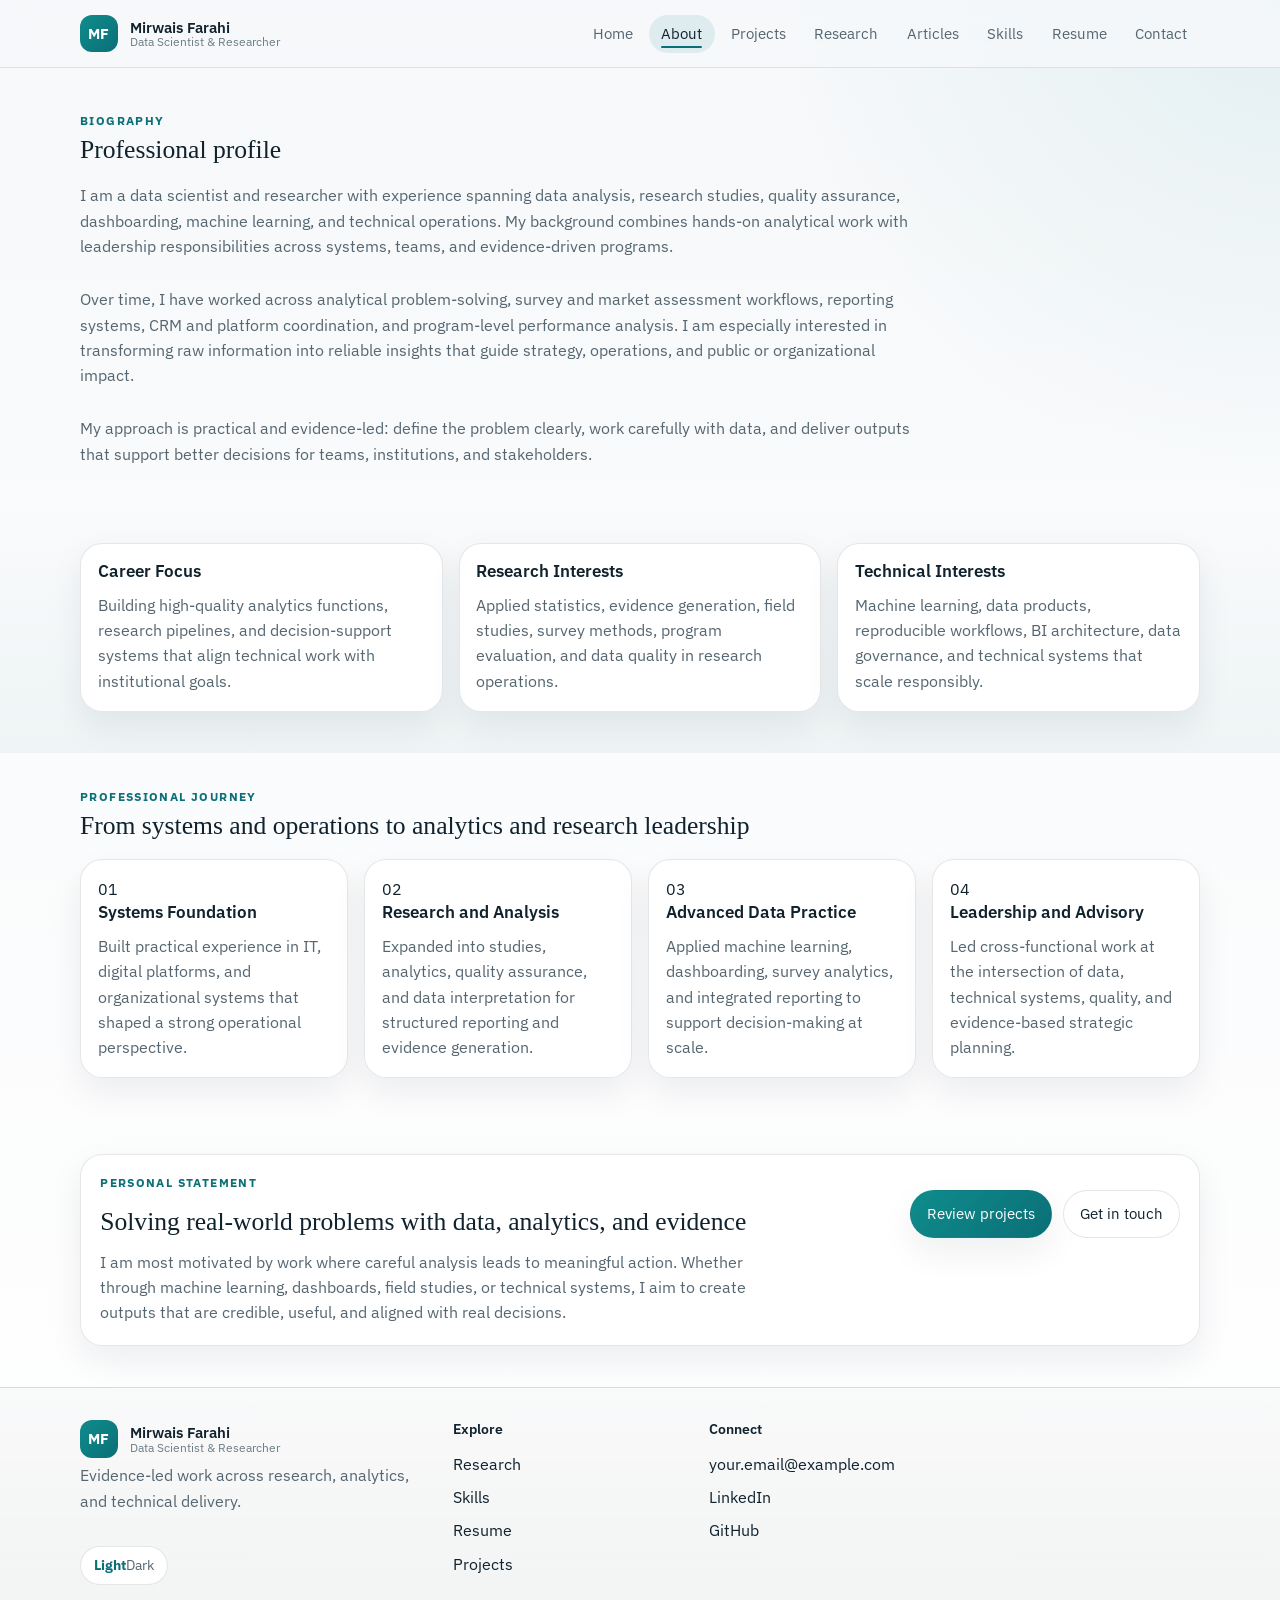
==== commit 5ac13f60: "update file" ====
--- a/about.html
+++ b/about.html
@@ -11,7 +11,7 @@
 </head>
 <body data-page="about">
   <a class="skip-link" href="#main-content">Skip to content</a>
-  <header class="site-header"><nav class="navbar container" aria-label="Primary"><a class="brand" href="index.html"><span class="brand-mark">MF</span><span class="brand-text"><strong>Mirwais Farahi</strong><span>Data Scientist &amp; Researcher</span></span></a><button class="nav-toggle" type="button" aria-expanded="false" aria-controls="site-menu" aria-label="Toggle navigation"><span></span><span></span><span></span></button><div class="nav-menu" id="site-menu"><ul class="nav-links"><li><a href="index.html" data-page="index">Home</a></li><li><a href="about.html" data-page="about">About</a></li><li><a href="projects.html" data-page="projects">Projects</a></li><li><a href="research.html" data-page="research">Research</a></li><li><a href="skills.html" data-page="skills">Skills</a></li><li><a href="resume.html" data-page="resume">Resume</a></li><li><a href="contact.html" data-page="contact">Contact</a></li></ul></div></nav></header>
+  <header class="site-header"><nav class="navbar container" aria-label="Primary"><a class="brand" href="index.html"><span class="brand-mark">MF</span><span class="brand-text"><strong>Mirwais Farahi</strong><span>Data Scientist &amp; Researcher</span></span></a><button class="nav-toggle" type="button" aria-expanded="false" aria-controls="site-menu" aria-label="Toggle navigation"><span></span><span></span><span></span></button><div class="nav-menu" id="site-menu"><ul class="nav-links"><li><a href="index.html" data-page="index">Home</a></li><li><a href="about.html" data-page="about">About</a></li><li><a href="projects.html" data-page="projects">Projects</a></li><li><a href="research.html" data-page="research">Research</a></li><li><a href="articles.html" data-page="articles">Articles</a></li><li><a href="skills.html" data-page="skills">Skills</a></li><li><a href="resume.html" data-page="resume">Resume</a></li><li><a href="contact.html" data-page="contact">Contact</a></li></ul></div></nav></header>
   <main id="main-content">
     <section class="section">
       <div class="container">
--- a/assets/css/styles.css
+++ b/assets/css/styles.css
@@ -345,6 +345,78 @@
 .resource-links { margin-top: 0.8rem; align-items: center; }
 .resource-links a { padding: 0.42rem 0.68rem; border: 1px solid var(--line); border-radius: 999px; font-size: 0.82rem; color: var(--soft); background: var(--bg2); }
 .resource-links a:hover { color: var(--text); border-color: var(--accent2); }
+.article-shell {
+  display: grid;
+  gap: 1.25rem;
+}
+.article-header {
+  max-width: 54rem;
+}
+.article-layout {
+  display: grid;
+  grid-template-columns: 260px minmax(0, 1fr);
+  gap: 1.1rem;
+  align-items: start;
+}
+.article-toc,
+.chapter-card,
+.topic-grid article {
+  border: 1px solid var(--line);
+  background: var(--card);
+  box-shadow: var(--shadow);
+}
+.article-toc {
+  position: sticky;
+  top: 5.4rem;
+  padding: 1rem;
+  border-radius: 18px;
+}
+.article-toc h2 {
+  margin-bottom: 0.8rem;
+  font-family: "IBM Plex Sans", sans-serif;
+  font-size: 0.96rem;
+  font-weight: 700;
+}
+.article-toc ol {
+  display: grid;
+  gap: 0.55rem;
+  margin: 0;
+  padding-left: 1.1rem;
+  color: var(--soft-2);
+}
+.article-toc a {
+  color: var(--soft);
+}
+.article-toc a:hover {
+  color: var(--accent2);
+}
+.article-chapters {
+  display: grid;
+  gap: 1rem;
+}
+.chapter-card {
+  scroll-margin-top: 5.5rem;
+  padding: 1.15rem;
+  border-radius: 20px;
+}
+.topic-grid {
+  display: grid;
+  grid-template-columns: repeat(3, minmax(0, 1fr));
+  gap: 0.8rem;
+  margin-top: 0.9rem;
+}
+.topic-grid article {
+  padding: 0.9rem;
+  border-radius: 14px;
+  box-shadow: none;
+  background: rgba(255, 255, 255, 0.42);
+}
+html[data-theme="dark"] .topic-grid article {
+  background: rgba(0, 0, 0, 0.08);
+}
+.topic-grid h3 {
+  margin-bottom: 0.35rem;
+}
 .experience-timeline { position: relative; display: grid; gap: 0.85rem; }
 .experience-timeline::before { content: ""; position: absolute; left: 148px; top: 0.4rem; bottom: 0.4rem; width: 1px; background: var(--line); }
 .experience-card { position: relative; display: grid; grid-template-columns: 130px 1fr; gap: 1rem; padding: 0; background: transparent; border: 0; box-shadow: none; }
@@ -393,7 +465,8 @@
 .not-found-page { min-height: 100vh; display: grid; place-items: center; padding: 2rem 0; }
 .not-found-card { max-width: 42rem; padding: 1.75rem; text-align: center; }
 @media (max-width: 980px) {
-  .hero-grid, .page-hero-grid, .grid-4, .grid-3, .project-grid, .timeline-grid, .journey-grid, .two-col, .project-detail, .skill-grid, .resume-layout, .contact-layout, .footer-grid, .detail-cols, .hero-metrics, .featured-project, .publication-item, .contact-card.compact, .experience-columns, .project-category, .project-entry-grid, .home-highlight-grid { grid-template-columns: 1fr; }
+  .hero-grid, .page-hero-grid, .grid-4, .grid-3, .project-grid, .timeline-grid, .journey-grid, .two-col, .project-detail, .skill-grid, .resume-layout, .contact-layout, .footer-grid, .detail-cols, .hero-metrics, .featured-project, .publication-item, .contact-card.compact, .experience-columns, .project-category, .project-entry-grid, .home-highlight-grid, .article-layout, .topic-grid { grid-template-columns: 1fr; }
+  .article-toc { position: static; }
   .experience-timeline::before { left: 11px; top: 0; bottom: 0; }
   .experience-card { grid-template-columns: 1fr; padding-left: 2rem; }
   .experience-date::after { left: -2rem; right: auto; }
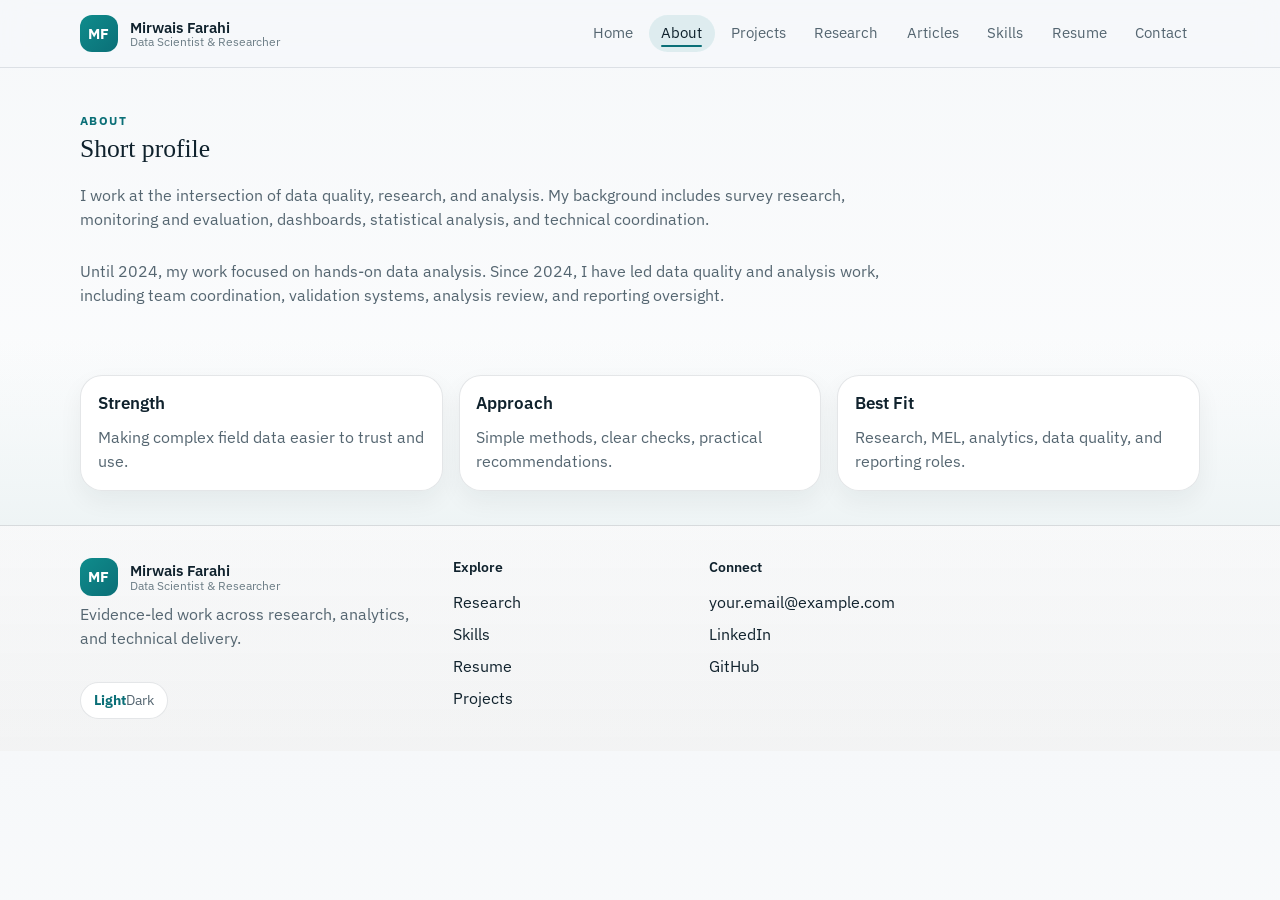
==== commit 76edbb6a: "edit file" ====
--- a/about.html
+++ b/about.html
@@ -13,25 +13,19 @@
   <a class="skip-link" href="#main-content">Skip to content</a>
   <header class="site-header"><nav class="navbar container" aria-label="Primary"><a class="brand" href="index.html"><span class="brand-mark">MF</span><span class="brand-text"><strong>Mirwais Farahi</strong><span>Data Scientist &amp; Researcher</span></span></a><button class="nav-toggle" type="button" aria-expanded="false" aria-controls="site-menu" aria-label="Toggle navigation"><span></span><span></span><span></span></button><div class="nav-menu" id="site-menu"><ul class="nav-links"><li><a href="index.html" data-page="index">Home</a></li><li><a href="about.html" data-page="about">About</a></li><li><a href="projects.html" data-page="projects">Projects</a></li><li><a href="research.html" data-page="research">Research</a></li><li><a href="articles.html" data-page="articles">Articles</a></li><li><a href="skills.html" data-page="skills">Skills</a></li><li><a href="resume.html" data-page="resume">Resume</a></li><li><a href="contact.html" data-page="contact">Contact</a></li></ul></div></nav></header>
   <main id="main-content">
-    <section class="section">
-      <div class="container">
-        <article class="about-profile" data-reveal>
-          <div class="section-heading">
-            <p class="eyebrow">Biography</p>
-            <h2>Professional profile</h2>
-          </div>
-          <div class="about-profile-copy">
-            <p><!-- Replace with actual biography -->I am a data scientist and researcher with experience spanning data analysis, research studies, quality assurance, dashboarding, machine learning, and technical operations. My background combines hands-on analytical work with leadership responsibilities across systems, teams, and evidence-driven programs.</p>
-            <p><!-- Replace with actual biography -->Over time, I have worked across analytical problem-solving, survey and market assessment workflows, reporting systems, CRM and platform coordination, and program-level performance analysis. I am especially interested in transforming raw information into reliable insights that guide strategy, operations, and public or organizational impact.</p>
-            <p><!-- Replace with actual biography -->My approach is practical and evidence-led: define the problem clearly, work carefully with data, and deliver outputs that support better decisions for teams, institutions, and stakeholders.</p>
-          </div>
-        </article>
-      </div>
-    </section>
-    <section class="section section-muted"><div class="container grid-3"><article class="card" data-reveal><h3>Career Focus</h3><p>Building high-quality analytics functions, research pipelines, and decision-support systems that align technical work with institutional goals.</p></article><article class="card" data-reveal><h3>Research Interests</h3><p>Applied statistics, evidence generation, field studies, survey methods, program evaluation, and data quality in research operations.</p></article><article class="card" data-reveal><h3>Technical Interests</h3><p>Machine learning, data products, reproducible workflows, BI architecture, data governance, and technical systems that scale responsibly.</p></article></div></section>
-    <section class="section"><div class="container"><div class="section-heading" data-reveal><p class="eyebrow">Professional journey</p><h2>From systems and operations to analytics and research leadership</h2></div><div class="journey-grid"><article class="journey-step" data-reveal><span>01</span><h3>Systems Foundation</h3><p>Built practical experience in IT, digital platforms, and organizational systems that shaped a strong operational perspective.</p></article><article class="journey-step" data-reveal><span>02</span><h3>Research and Analysis</h3><p>Expanded into studies, analytics, quality assurance, and data interpretation for structured reporting and evidence generation.</p></article><article class="journey-step" data-reveal><span>03</span><h3>Advanced Data Practice</h3><p>Applied machine learning, dashboarding, survey analytics, and integrated reporting to support decision-making at scale.</p></article><article class="journey-step" data-reveal><span>04</span><h3>Leadership and Advisory</h3><p>Led cross-functional work at the intersection of data, technical systems, quality, and evidence-based strategic planning.</p></article></div></div></section>
-    <section class="section"><div class="container cta-card" data-reveal><div><p class="eyebrow">Personal statement</p><h2>Solving real-world problems with data, analytics, and evidence</h2><p>I am most motivated by work where careful analysis leads to meaningful action. Whether through machine learning, dashboards, field studies, or technical systems, I aim to create outputs that are credible, useful, and aligned with real decisions.</p></div><div class="cta-actions"><a class="button button-primary" href="projects.html">Review projects</a><a class="button button-secondary" href="contact.html">Get in touch</a></div></div></section>
-  </main>
+  <section class="section">
+    <div class="container">
+      <article class="about-profile" data-reveal>
+        <div class="section-heading"><p class="eyebrow">About</p><h2>Short profile</h2></div>
+        <div class="about-profile-copy">
+          <p>I work at the intersection of data quality, research, and analysis. My background includes survey research, monitoring and evaluation, dashboards, statistical analysis, and technical coordination.</p>
+          <p>Until 2024, my work focused on hands-on data analysis. Since 2024, I have led data quality and analysis work, including team coordination, validation systems, analysis review, and reporting oversight.</p>
+        </div>
+      </article>
+    </div>
+  </section>
+  <section class="section section-muted"><div class="container grid-3"><article class="card" data-reveal><h3>Strength</h3><p>Making complex field data easier to trust and use.</p></article><article class="card" data-reveal><h3>Approach</h3><p>Simple methods, clear checks, practical recommendations.</p></article><article class="card" data-reveal><h3>Best Fit</h3><p>Research, MEL, analytics, data quality, and reporting roles.</p></article></div></section>
+</main>
   <footer class="site-footer"><div class="container footer-grid"><div><a class="brand" href="index.html"><span class="brand-mark">MF</span><span class="brand-text"><strong>Mirwais Farahi</strong><span>Data Scientist &amp; Researcher</span></span></a><p class="muted">Evidence-led work across research, analytics, and technical delivery.</p><button class="theme-toggle footer-theme-toggle" type="button" aria-label="Toggle color theme"><span class="theme-toggle-light">Light</span><span class="theme-toggle-dark">Dark</span></button></div><div><h2 class="footer-title">Explore</h2><ul class="footer-links"><li><a href="research.html">Research</a></li><li><a href="skills.html">Skills</a></li><li><a href="resume.html">Resume</a></li><li><a href="projects.html">Projects</a></li></ul></div><div><h2 class="footer-title">Connect</h2><ul class="footer-links"><li><a href="mailto:your.email@example.com">your.email@example.com</a></li><li><a href="https://www.linkedin.com/in/your-profile" target="_blank" rel="noreferrer">LinkedIn</a></li><li><a href="https://github.com/your-profile" target="_blank" rel="noreferrer">GitHub</a></li></ul></div></div></footer>
   <button class="back-to-top" type="button" aria-label="Back to top">Top</button><script src="assets/js/main.js" defer></script>
 </body>
--- a/assets/css/styles.css
+++ b/assets/css/styles.css
@@ -11,7 +11,7 @@
   --accent: #0f8c8c;
   --accent2: #0b6f77;
   --accent-soft: rgba(15, 140, 140, 0.1);
-  --shadow: 0 14px 34px rgba(16, 34, 45, 0.07);
+  --shadow: 0 10px 24px rgba(16, 34, 45, 0.055);
   --r1: 22px;
   --r2: 16px;
   --r3: 10px;
@@ -29,7 +29,7 @@
   --accent: #39b6b1;
   --accent2: #74d2cc;
   --accent-soft: rgba(57, 182, 177, 0.14);
-  --shadow: 0 18px 42px rgba(0, 0, 0, 0.26);
+  --shadow: 0 12px 30px rgba(0, 0, 0, 0.22);
 }
 *,
 *::before,
@@ -39,8 +39,9 @@
   margin: 0;
   font-family: "IBM Plex Sans", sans-serif;
   color: var(--text);
-  line-height: 1.58;
-  background: radial-gradient(circle at top right, rgba(15, 140, 140, 0.08), transparent 24%), linear-gradient(180deg, var(--bg), var(--bg2));
+  line-height: 1.5;
+  background: linear-gradient(180deg, var(--bg), var(--bg2));
+  overflow-x: hidden;
 }
 img { display: block; max-width: 100%; }
 a { color: inherit; text-decoration: none; }
@@ -73,7 +74,7 @@
 .nav-toggle span { display: block; height: 2px; background: currentColor; border-radius: 999px; }
 .hero, .page-hero { position: relative; overflow: hidden; }
 .hero::before, .page-hero::before { content: ""; position: absolute; inset: 0; pointer-events: none; background-image: linear-gradient(to right, rgba(15, 140, 140, 0.07) 1px, transparent 1px), linear-gradient(to bottom, rgba(15, 140, 140, 0.07) 1px, transparent 1px); background-size: 52px 52px; mask-image: linear-gradient(180deg, rgba(0, 0, 0, 0.45), transparent 86%); }
-.hero { padding: 4rem 0 2.8rem; }
+.hero { padding: 3.2rem 0 2.2rem; }
 .page-hero { padding: 3rem 0 1.3rem; }
 .hero-grid, .page-hero-grid, .two-col, .resume-layout, .contact-layout, .featured-project, .footer-grid { display: grid; gap: 1.5rem; }
 .hero-grid { grid-template-columns: 1.45fr 0.78fr; align-items: center; }
@@ -81,7 +82,7 @@
 .eyebrow, .card-label, .timeline-year, .citation-type { text-transform: uppercase; letter-spacing: 0.12em; font-size: 0.72rem; font-weight: 700; color: var(--accent2); }
 h1, h2, h3, h4 { margin: 0 0 0.75rem; line-height: 1.2; color: var(--text); }
 h1, h2 { font-family: "IBM Plex Serif", serif; font-weight: 500; }
-h1 { font-size: clamp(2.2rem, 4vw, 3rem); }
+h1 { font-size: clamp(2.05rem, 4vw, 2.85rem); }
 h2 { font-size: clamp(1.45rem, 2vw, 1.95rem); }
 h3 { font-size: 1.05rem; font-weight: 600; }
 h4 { font-size: 0.94rem; font-weight: 600; }
@@ -109,7 +110,7 @@
 .project-card-body, .project-body, .featured-project-body { padding: 1.05rem; }
 .project-card img, .project-detail img, .featured-project-media img { width: 100%; background: linear-gradient(135deg, rgba(15, 140, 140, 0.18), rgba(16, 34, 45, 0.08)); }
 .icon-badge { width: 2.45rem; height: 2.45rem; display: grid; place-items: center; margin-bottom: 0.85rem; border-radius: 0.85rem; background: var(--accent-soft); color: var(--accent2); font-weight: 700; font-size: 0.9rem; }
-.section { padding: 2.6rem 0; }
+.section { padding: 2.15rem 0; }
 main > .section:first-child { padding-top: 2.15rem; }
 body:not([data-page="index"]) main > .section:first-child { padding-top: 2.75rem; }
 .section + .section { padding-top: 2.15rem; }
@@ -147,16 +148,7 @@
   position: relative;
   display: grid;
 }
-.hero-visual::before {
-  content: "";
-  position: absolute;
-  inset: 1rem 0 auto auto;
-  width: 9rem;
-  height: 9rem;
-  border-radius: 50%;
-  background: radial-gradient(circle, rgba(15, 140, 140, 0.16), transparent 70%);
-  pointer-events: none;
-}
+.hero-visual::before { content: none; }
 .profile-panel {
   padding: 1rem;
   border-radius: 20px;
@@ -242,18 +234,19 @@
 .project-compact { padding: 1rem; }
 .project-compact h3 { margin-bottom: 0.45rem; }
 .project-compact .muted { font-size: 0.9rem; }
-.project-catalog { display: grid; gap: 1.1rem; }
+.project-catalog { display: grid; gap: 0.85rem; }
 .project-category {
   display: grid;
-  grid-template-columns: 220px minmax(0, 1fr);
-  gap: 1.1rem;
-  padding: 1.1rem;
+  grid-template-columns: 190px minmax(0, 1fr);
+  gap: 0.9rem;
+  padding: 0.9rem;
   border: 1px solid var(--line);
   border-radius: 18px;
   background: var(--card);
   box-shadow: var(--shadow);
 }
 .project-category-header {
+  min-width: 0;
   padding-right: 1rem;
   border-right: 1px solid var(--line);
 }
@@ -265,12 +258,10 @@
   font-size: 0.9rem;
   color: var(--soft-2);
 }
-.project-category-body {
-  display: grid;
-  gap: 0.8rem;
-}
+.project-category-body { display: grid; gap: 0.65rem; min-width: 0; }
 .project-entry {
-  padding: 0.95rem 1rem;
+  min-width: 0;
+  padding: 0.8rem 0.9rem;
   border: 1px solid var(--line);
   border-radius: 14px;
   background: rgba(255, 255, 255, 0.42);
@@ -285,10 +276,14 @@
   gap: 1rem;
   margin-bottom: 0.35rem;
 }
+.project-entry-header > div {
+  min-width: 0;
+}
 .project-entry-title {
   font-size: 1rem;
   font-weight: 600;
   margin-bottom: 0.2rem;
+  overflow-wrap: anywhere;
 }
 .project-entry-meta {
   font-size: 0.84rem;
@@ -302,11 +297,15 @@
 .project-entry-grid {
   display: grid;
   grid-template-columns: repeat(3, minmax(0, 1fr));
-  gap: 0.75rem;
-  margin-bottom: 0.75rem;
+  gap: 0.55rem;
+  margin-bottom: 0.55rem;
+}
+.project-entry-grid-wide {
+  grid-template-columns: repeat(3, minmax(0, 1fr));
 }
 .project-entry-grid div {
-  padding: 0.7rem 0.8rem;
+  min-width: 0;
+  padding: 0.62rem 0.7rem;
   border-radius: 12px;
   background: var(--muted);
   border: 1px solid var(--line);
@@ -314,10 +313,17 @@
 .project-entry-grid strong {
   display: block;
   margin-bottom: 0.18rem;
-  font-size: 0.82rem;
+  font-size: 0.76rem;
   text-transform: uppercase;
   letter-spacing: 0.08em;
   color: var(--accent2);
+}
+.project-entry-grid span,
+.project-contribution p,
+.section-heading p,
+.muted,
+.contact-points span {
+  overflow-wrap: anywhere;
 }
 .project-entry-links {
   display: flex;
@@ -336,6 +342,23 @@
 .project-entry-links a:hover {
   color: var(--text);
   border-color: var(--accent2);
+}
+.project-contribution {
+  padding: 0.65rem 0.8rem;
+  border-left: 3px solid var(--accent);
+  border-radius: 0 12px 12px 0;
+  background: var(--accent-soft);
+}
+.project-contribution strong {
+  display: block;
+  margin-bottom: 0.25rem;
+  color: var(--accent2);
+  font-size: 0.82rem;
+  text-transform: uppercase;
+  letter-spacing: 0.08em;
+}
+.project-contribution p {
+  font-size: 0.88rem;
 }
 .publication-list { display: grid; gap: 0.7rem; }
 .publication-item { display: grid; grid-template-columns: 110px 1fr auto; gap: 1rem; align-items: start; padding: 0.95rem 1rem; border-radius: 16px; }
@@ -345,77 +368,181 @@
 .resource-links { margin-top: 0.8rem; align-items: center; }
 .resource-links a { padding: 0.42rem 0.68rem; border: 1px solid var(--line); border-radius: 999px; font-size: 0.82rem; color: var(--soft); background: var(--bg2); }
 .resource-links a:hover { color: var(--text); border-color: var(--accent2); }
-.article-shell {
-  display: grid;
-  gap: 1.25rem;
-}
-.article-header {
-  max-width: 54rem;
-}
-.article-layout {
-  display: grid;
-  grid-template-columns: 260px minmax(0, 1fr);
-  gap: 1.1rem;
-  align-items: start;
-}
-.article-toc,
-.chapter-card,
-.topic-grid article {
+.article-hero {
+  padding-bottom: 1.8rem;
+}
+.article-hero-grid {
+  display: grid;
+  grid-template-columns: minmax(0, 1fr) 320px;
+  gap: 1.2rem;
+  align-items: end;
+}
+.article-hero-copy {
+  max-width: 58rem;
+}
+.article-stats,
+.featured-article,
+.article-library,
+.article-card {
   border: 1px solid var(--line);
   background: var(--card);
   box-shadow: var(--shadow);
 }
-.article-toc {
-  position: sticky;
-  top: 5.4rem;
+.article-stats {
+  display: grid;
+  gap: 0.65rem;
   padding: 1rem;
   border-radius: 18px;
 }
-.article-toc h2 {
-  margin-bottom: 0.8rem;
+.article-stats div {
+  display: flex;
+  align-items: center;
+  justify-content: space-between;
+  gap: 1rem;
+  padding-bottom: 0.65rem;
+  border-bottom: 1px solid var(--line);
+}
+.article-stats div:last-child {
+  padding-bottom: 0;
+  border-bottom: 0;
+}
+.article-stats strong {
+  color: var(--accent2);
+  font-size: 1.35rem;
+}
+.article-stats span {
+  color: var(--soft);
+  font-size: 0.88rem;
+  text-align: right;
+}
+.featured-article {
+  display: flex;
+  justify-content: space-between;
+  align-items: center;
+  gap: 1.25rem;
+  padding: 1.2rem;
+  border-radius: 20px;
+}
+.featured-article > div {
+  max-width: 48rem;
+}
+.article-meta-row,
+.article-topic-list,
+.article-filters,
+.article-card-top {
+  display: flex;
+  flex-wrap: wrap;
+  gap: 0.45rem;
+}
+.article-meta-row {
+  margin-top: 0.85rem;
+}
+.article-meta-row span,
+.article-topic-list span,
+.article-type,
+.article-status {
+  padding: 0.36rem 0.62rem;
+  border-radius: 999px;
+  background: var(--accent-soft);
+  color: var(--text);
+  font-size: 0.8rem;
+}
+.article-library {
+  display: grid;
+  gap: 1rem;
+  padding: 1rem;
+  border-radius: 20px;
+}
+.article-toolbar {
+  display: grid;
+  grid-template-columns: minmax(0, 1fr) auto;
+  gap: 1rem;
+  align-items: end;
+}
+.article-search,
+.article-selects label {
+  display: grid;
+  gap: 0.35rem;
+  color: var(--soft-2);
+  font-size: 0.82rem;
+  font-weight: 700;
+}
+.article-search input,
+.article-selects select {
+  min-height: 2.65rem;
+  border: 1px solid var(--line);
+  border-radius: 12px;
+  background: var(--bg2);
+  color: var(--text);
+  padding: 0.65rem 0.8rem;
+}
+.article-selects {
+  display: flex;
+  gap: 0.65rem;
+}
+.article-selects select {
+  min-width: 150px;
+}
+.article-filters button {
+  min-height: 2.25rem;
+  padding: 0.48rem 0.76rem;
+  border: 1px solid var(--line);
+  border-radius: 999px;
+  background: var(--bg2);
+  color: var(--soft);
+  cursor: pointer;
+}
+.article-filters button:hover,
+.article-filters button.is-active {
+  color: var(--text);
+  border-color: var(--accent2);
+  background: var(--accent-soft);
+}
+.article-results-meta {
+  display: flex;
+  justify-content: space-between;
+  gap: 1rem;
+  color: var(--soft-2);
+  font-size: 0.86rem;
+}
+.article-results-meta span:first-child {
+  color: var(--accent2);
+  font-weight: 700;
+}
+.article-list {
+  display: grid;
+  grid-template-columns: repeat(2, minmax(0, 1fr));
+  gap: 0.9rem;
+}
+.article-card {
+  display: grid;
+  align-content: start;
+  gap: 0.65rem;
+  padding: 1rem;
+  border-radius: 16px;
+  box-shadow: none;
+}
+.article-card h2 {
   font-family: "IBM Plex Sans", sans-serif;
-  font-size: 0.96rem;
+  font-size: 1.05rem;
   font-weight: 700;
-}
-.article-toc ol {
-  display: grid;
-  gap: 0.55rem;
-  margin: 0;
-  padding-left: 1.1rem;
-  color: var(--soft-2);
-}
-.article-toc a {
-  color: var(--soft);
-}
-.article-toc a:hover {
+  margin-bottom: 0;
+}
+.article-card p {
+  font-size: 0.92rem;
+}
+.article-card-top {
+  justify-content: space-between;
+}
+.article-status {
   color: var(--accent2);
-}
-.article-chapters {
-  display: grid;
-  gap: 1rem;
-}
-.chapter-card {
-  scroll-margin-top: 5.5rem;
-  padding: 1.15rem;
-  border-radius: 20px;
-}
-.topic-grid {
-  display: grid;
-  grid-template-columns: repeat(3, minmax(0, 1fr));
-  gap: 0.8rem;
-  margin-top: 0.9rem;
-}
-.topic-grid article {
-  padding: 0.9rem;
+  font-weight: 700;
+}
+.article-empty {
+  padding: 1rem;
+  border: 1px dashed var(--line);
   border-radius: 14px;
-  box-shadow: none;
-  background: rgba(255, 255, 255, 0.42);
-}
-html[data-theme="dark"] .topic-grid article {
-  background: rgba(0, 0, 0, 0.08);
-}
-.topic-grid h3 {
-  margin-bottom: 0.35rem;
+  text-align: center;
 }
 .experience-timeline { position: relative; display: grid; gap: 0.85rem; }
 .experience-timeline::before { content: ""; position: absolute; left: 148px; top: 0.4rem; bottom: 0.4rem; width: 1px; background: var(--line); }
@@ -464,9 +591,11 @@
 [data-reveal].revealed { opacity: 1; transform: none; }
 .not-found-page { min-height: 100vh; display: grid; place-items: center; padding: 2rem 0; }
 .not-found-card { max-width: 42rem; padding: 1.75rem; text-align: center; }
-@media (max-width: 980px) {
-  .hero-grid, .page-hero-grid, .grid-4, .grid-3, .project-grid, .timeline-grid, .journey-grid, .two-col, .project-detail, .skill-grid, .resume-layout, .contact-layout, .footer-grid, .detail-cols, .hero-metrics, .featured-project, .publication-item, .contact-card.compact, .experience-columns, .project-category, .project-entry-grid, .home-highlight-grid, .article-layout, .topic-grid { grid-template-columns: 1fr; }
-  .article-toc { position: static; }
+@media (max-width: 1100px) {
+  .hero-grid, .page-hero-grid, .grid-4, .grid-3, .project-grid, .timeline-grid, .journey-grid, .two-col, .project-detail, .skill-grid, .resume-layout, .contact-layout, .footer-grid, .detail-cols, .hero-metrics, .featured-project, .publication-item, .contact-card.compact, .experience-columns, .project-category, .project-entry-grid, .home-highlight-grid, .article-hero-grid, .article-toolbar, .article-list { grid-template-columns: 1fr; }
+  .featured-article { display: grid; }
+  .article-selects { flex-wrap: wrap; }
+  .article-results-meta { display: grid; }
   .experience-timeline::before { left: 11px; top: 0; bottom: 0; }
   .experience-card { grid-template-columns: 1fr; padding-left: 2rem; }
   .experience-date::after { left: -2rem; right: auto; }
@@ -477,7 +606,7 @@
   .project-entry-meta { white-space: normal; }
   .section-heading.split { align-items: start; }
 }
-@media (max-width: 820px) {
+@media (max-width: 1100px) {
   .nav-toggle { display: inline-flex; }
   .nav-menu { position: absolute; top: calc(100% + 0.6rem); right: 1rem; left: 1rem; opacity: 0; pointer-events: none; transform: translateY(-8px); transition: 0.2s ease; display: flex; flex-direction: column; align-items: stretch; padding: 0.9rem; border-radius: var(--r2); border: 1px solid var(--line); background: var(--bg2); box-shadow: var(--shadow); }
   .nav-menu.is-open { opacity: 1; pointer-events: auto; transform: none; }
